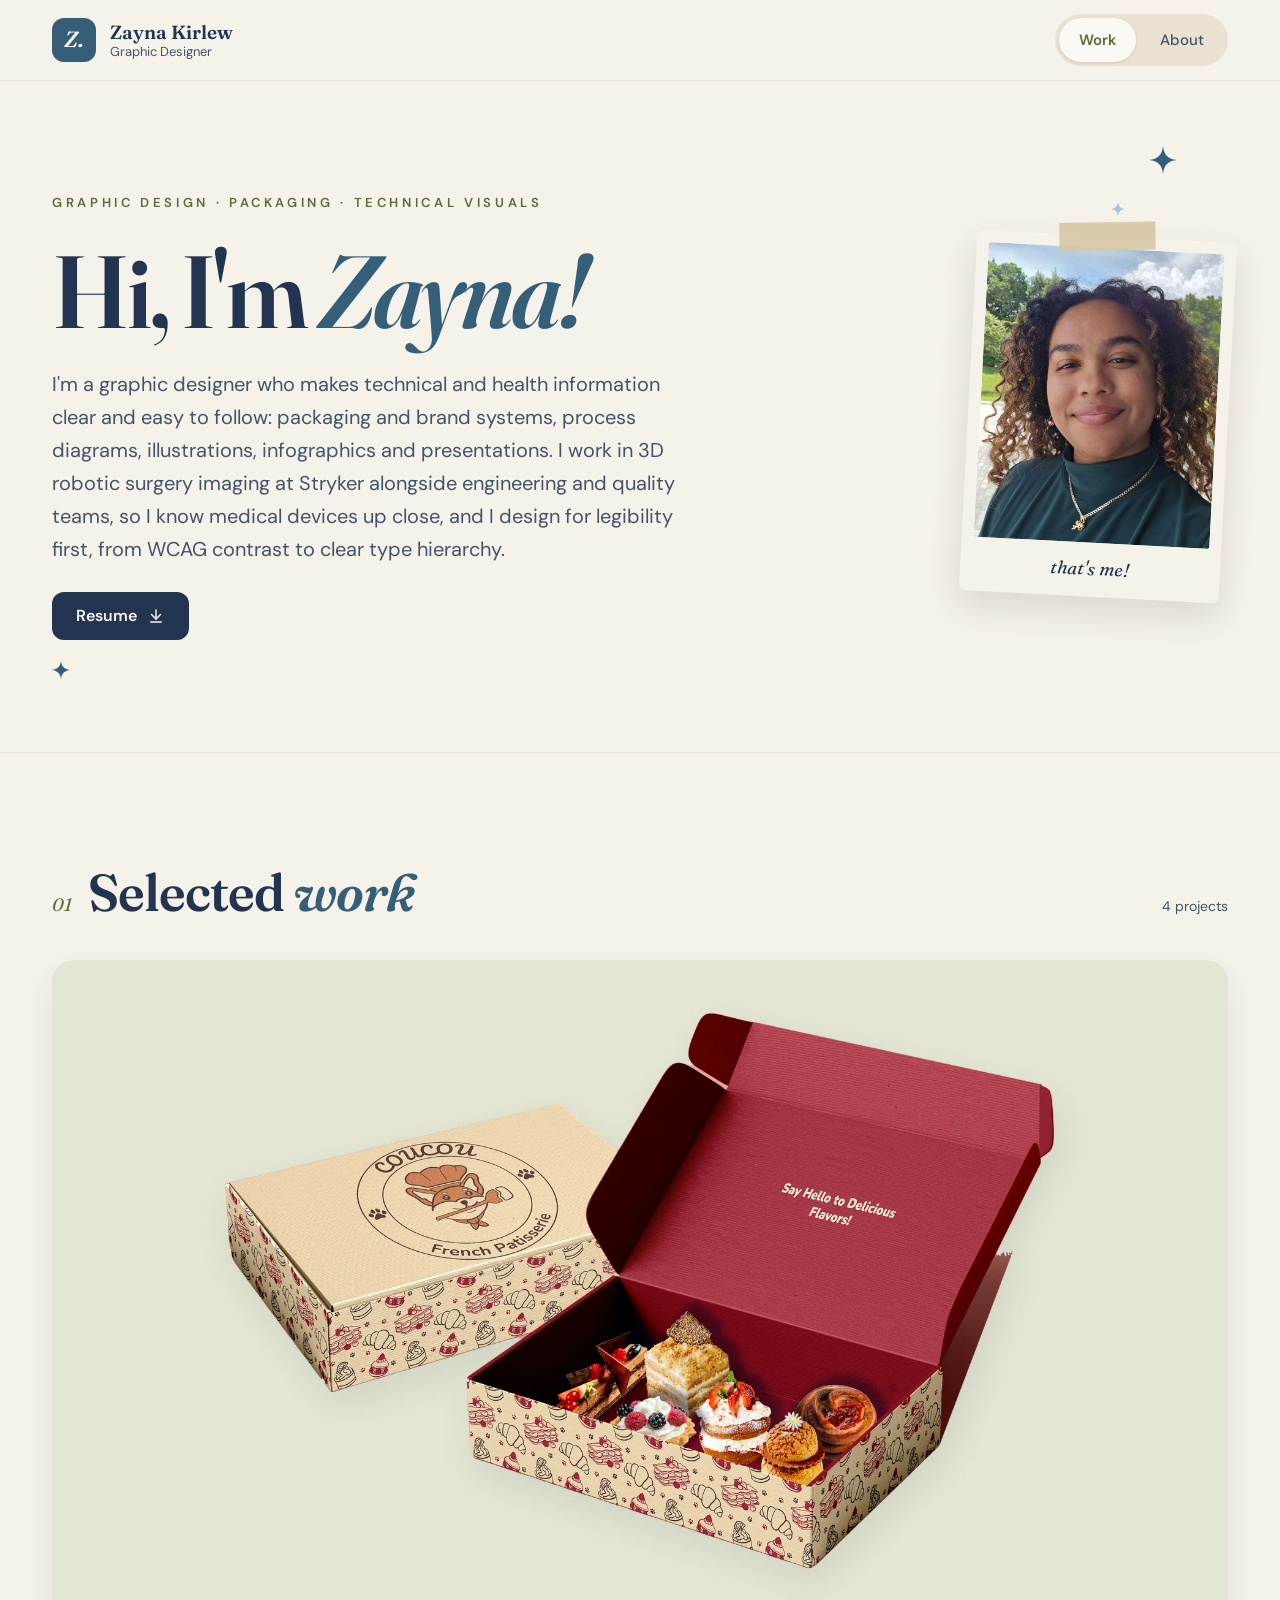
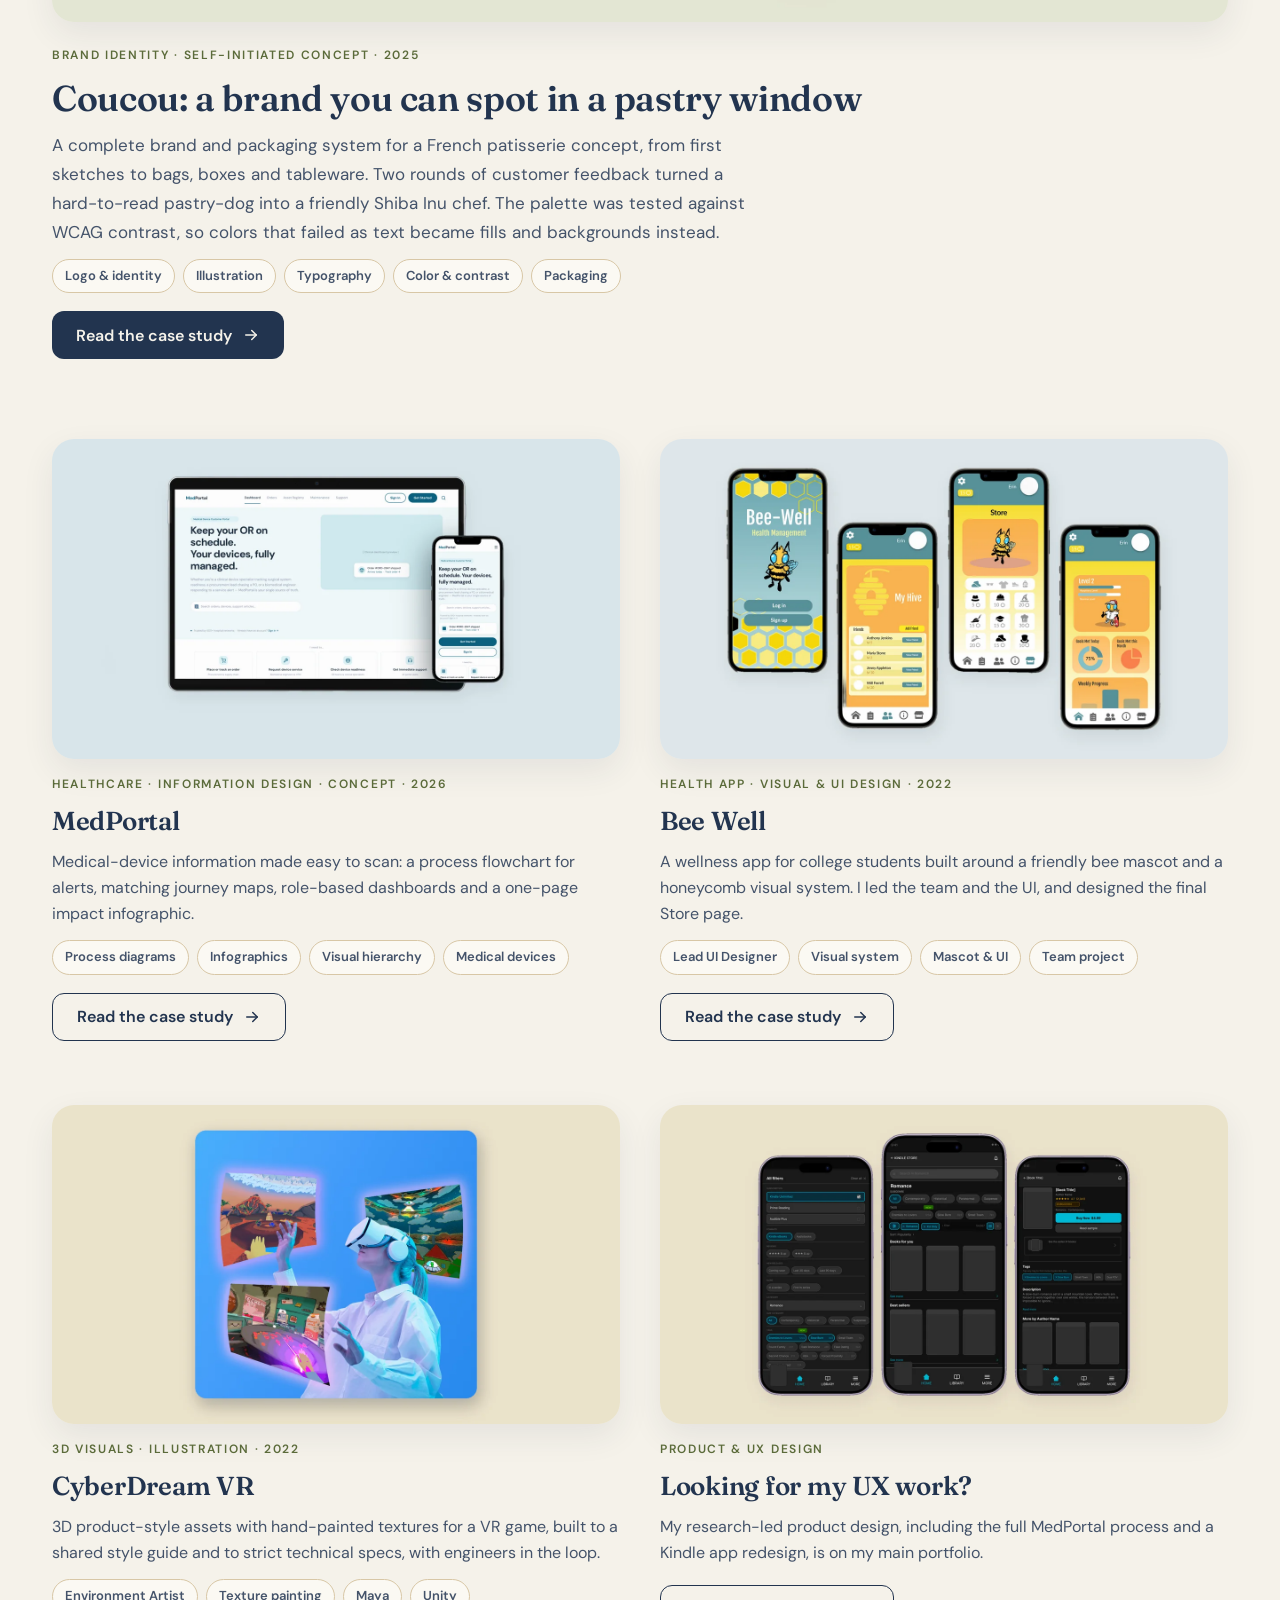
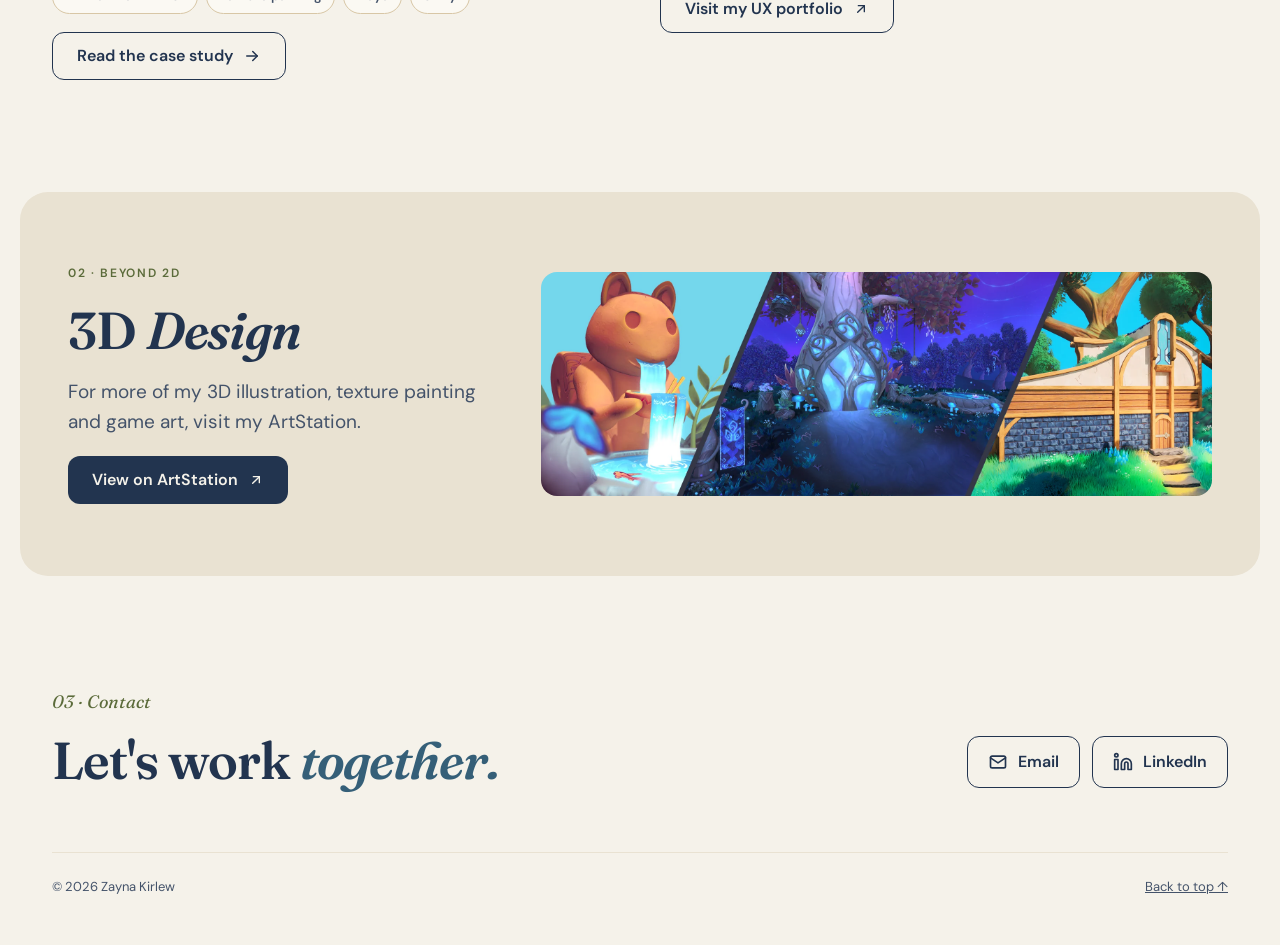
==== index.html @ a954d6ba "Add files via upload" ====
<!doctype html>
<html lang="en">
<head>
<meta charset="utf-8">
<meta name="viewport" content="width=device-width, initial-scale=1">
<title>Zayna Kirlew · Graphic Designer · Packaging &amp; Technical Visuals</title>
<meta name="description" content="Zayna Kirlew is a graphic designer in South Florida who makes technical and health information clear: packaging and brand systems, process diagrams, illustration, infographics and presentations.">
<meta property="og:title" content="Zayna Kirlew · Graphic Designer · Healthcare">
<meta property="og:description" content="Packaging, brand systems, technical visuals and accessible design for healthcare and medical devices.">
<meta property="og:type" content="website">
<meta property="og:url" content="https://zkirlew.github.io/graphic-design/index.html">
<meta property="og:image" content="https://zkirlew.github.io/graphic-design/assets/img/og.jpg">
<meta name="twitter:card" content="summary_large_image">
<link rel="icon" href="assets/img/favicon.svg" type="image/svg+xml">
<link rel="preconnect" href="https://fonts.googleapis.com">
<link rel="preconnect" href="https://fonts.gstatic.com" crossorigin>
<link href="https://fonts.googleapis.com/css2?family=Fraunces:ital,opsz,wght@0,9..144,500;0,9..144,600;1,9..144,500;1,9..144,600&family=DM+Sans:wght@400;500;600;700&display=swap" rel="stylesheet">
<link rel="stylesheet" href="assets/css/style.css?v=20261124a">
</head>
<body>
<a class="skip" href="#main">Skip to content</a>

<header class="site-header">
  <div class="wrap">
    <a class="brand" href="index.html" aria-label="Zayna Kirlew, home">
      <span class="brand-mark" aria-hidden="true">Z.</span>
      <span class="brand-text">
        <span class="brand-name">Zayna Kirlew</span>
        <span class="brand-role">Graphic Designer</span>
      </span>
    </a>
    <nav class="nav" aria-label="Main">
      <a href="index.html#work" aria-current="page">Work</a>
      <a href="about.html">About</a>
    </nav>
  </div>
</header>

<main id="main">

  <!-- ===== Hero ===== -->
  <section class="hero" aria-label="Introduction">
    <svg class="sparkle" aria-hidden="true" width="30" height="30" viewBox="0 0 24 24" style="right:8%;top:64px"><path d="M12 1C12.8 8 16 11.2 23 12C16 12.8 12.8 16 12 23C11.2 16 8 12.8 1 12C8 11.2 11.2 8 12 1Z" fill="#355F78"/></svg>
    <svg class="sparkle" aria-hidden="true" width="16" height="16" viewBox="0 0 24 24" style="right:12%;top:120px"><path d="M12 1C12.8 8 16 11.2 23 12C16 12.8 12.8 16 12 23C11.2 16 8 12.8 1 12C8 11.2 11.2 8 12 1Z" fill="#A9C4D4"/></svg>
    <svg class="sparkle" aria-hidden="true" width="20" height="20" viewBox="0 0 24 24" style="left:4%;bottom:72px"><path d="M12 1C12.8 8 16 11.2 23 12C16 12.8 12.8 16 12 23C11.2 16 8 12.8 1 12C8 11.2 11.2 8 12 1Z" fill="#355F78"/></svg>
    <div class="wrap">
      <div class="hero-text">
        <p class="kicker">Graphic Design · Packaging · Technical Visuals</p>
        <h1>Hi, I'm <span class="accent">Zayna!</span></h1>
        <p class="lead">I'm a graphic designer who makes technical and health information clear and easy to follow: packaging and brand systems, process diagrams, illustrations, infographics and presentations. I work in 3D robotic surgery imaging at Stryker alongside engineering and quality teams, so I know medical devices up close, and I design for legibility first, from WCAG contrast to clear type hierarchy.</p>
        <div>
          <a class="btn btn-primary" href="assets/Zayna-Kirlew-Resume.pdf" target="_blank" rel="noopener">
            Resume
            <svg aria-hidden="true" width="18" height="18" viewBox="0 0 24 24" fill="none" stroke="currentColor" stroke-width="2" stroke-linecap="round" stroke-linejoin="round"><path d="M12 4v12"/><path d="M6 10l6 6 6-6"/><path d="M5 20h14"/></svg>
          </a>
        </div>
      </div>
      <figure class="photo">
        <img src="assets/img/zayna.webp" alt="Zayna Kirlew smiling, with curly hair and a green top" width="800" height="1000">
        <figcaption>that's me!</figcaption>
      </figure>
    </div>
  </section>

  <!-- ===== Work ===== -->
  <section id="work" class="section wrap" aria-labelledby="work-title">
    <div class="section-head">
      <div class="title">
        <span class="num">01</span>
        <h2 id="work-title">Selected <span class="accent">work</span></h2>
      </div>
      <span class="count">4 projects</span>
    </div>

    <div class="work">
      <article class="featured">
        <a class="card-media" href="projects/coucou.html" tabindex="-1" aria-hidden="true"><img src="assets/img/thumbs/coucou.webp" alt="" width="1920" height="1080"></a>
        <div class="featured-text">
          <span class="label">Brand identity · Self-initiated concept · 2025</span>
          <h3><a href="projects/coucou.html">Coucou: a brand you can spot in a pastry window</a></h3>
          <p>A complete brand and packaging system for a French patisserie concept, from first sketches to bags, boxes and tableware. Two rounds of customer feedback turned a hard-to-read pastry-dog into a friendly Shiba Inu chef. The palette was tested against WCAG contrast, so colors that failed as text became fills and backgrounds instead.</p>
          <ul class="tags" aria-label="Project tags"><li>Logo &amp; identity</li><li>Illustration</li><li>Typography</li><li>Color &amp; contrast</li><li>Packaging</li></ul>
          <a class="btn btn-primary btn-case" href="projects/coucou.html" aria-label="Read the Coucou case study">Read the case study <svg aria-hidden="true" width="18" height="18" viewBox="0 0 24 24" fill="none" stroke="currentColor" stroke-width="2" stroke-linecap="round" stroke-linejoin="round"><path d="M5 12h14"/><path d="M13 6l6 6-6 6"/></svg></a>
        </div>
      </article>

      <div class="card-grid">
        <article class="card-project">
          <a class="card-media" href="projects/medportal.html" tabindex="-1" aria-hidden="true"><img src="assets/img/thumbs/medportal-sm.webp" alt="" width="1280" height="720" loading="lazy"></a>
          <span class="label">Healthcare · Information design · Concept · 2026</span>
          <h3><a href="projects/medportal.html">MedPortal</a></h3>
          <p>Medical-device information made easy to scan: a process flowchart for alerts, matching journey maps, role-based dashboards and a one-page impact infographic.</p>
          <ul class="tags" aria-label="Project tags"><li>Process diagrams</li><li>Infographics</li><li>Visual hierarchy</li><li>Medical devices</li></ul>
          <a class="btn btn-outline btn-case" href="projects/medportal.html" aria-label="Read the MedPortal case study">Read the case study <svg aria-hidden="true" width="18" height="18" viewBox="0 0 24 24" fill="none" stroke="currentColor" stroke-width="2" stroke-linecap="round" stroke-linejoin="round"><path d="M5 12h14"/><path d="M13 6l6 6-6 6"/></svg></a>
        </article>
        <article class="card-project">
          <a class="card-media" href="projects/bee-well.html" tabindex="-1" aria-hidden="true"><img src="assets/img/thumbs/beewell-sm.webp" alt="" width="1280" height="720" loading="lazy"></a>
          <span class="label">Health app · Visual &amp; UI design · 2022</span>
          <h3><a href="projects/bee-well.html">Bee Well</a></h3>
          <p>A wellness app for college students built around a friendly bee mascot and a honeycomb visual system. I led the team and the UI, and designed the final Store page.</p>
          <ul class="tags" aria-label="Project tags"><li>Lead UI Designer</li><li>Visual system</li><li>Mascot &amp; UI</li><li>Team project</li></ul>
          <a class="btn btn-outline btn-case" href="projects/bee-well.html" aria-label="Read the Bee Well case study">Read the case study <svg aria-hidden="true" width="18" height="18" viewBox="0 0 24 24" fill="none" stroke="currentColor" stroke-width="2" stroke-linecap="round" stroke-linejoin="round"><path d="M5 12h14"/><path d="M13 6l6 6-6 6"/></svg></a>
        </article>
        <article class="card-project">
          <a class="card-media" href="projects/cyberdream.html" tabindex="-1" aria-hidden="true"><img src="assets/img/thumbs/cyberdream-sm.webp" alt="" width="1280" height="720" loading="lazy"></a>
          <span class="label">3D visuals · Illustration · 2022</span>
          <h3><a href="projects/cyberdream.html">CyberDream VR</a></h3>
          <p>3D product-style assets with hand-painted textures for a VR game, built to a shared style guide and to strict technical specs, with engineers in the loop.</p>
          <ul class="tags" aria-label="Project tags"><li>Environment Artist</li><li>Texture painting</li><li>Maya</li><li>Unity</li></ul>
          <a class="btn btn-outline btn-case" href="projects/cyberdream.html" aria-label="Read the CyberDream VR case study">Read the case study <svg aria-hidden="true" width="18" height="18" viewBox="0 0 24 24" fill="none" stroke="currentColor" stroke-width="2" stroke-linecap="round" stroke-linejoin="round"><path d="M5 12h14"/><path d="M13 6l6 6-6 6"/></svg></a>
        </article>
        <article class="card-project">
          <a class="card-media" href="https://zkirlew.github.io/index.html" tabindex="-1" aria-hidden="true"><img src="assets/img/thumbs/ux-work-sm.webp" alt="" width="1280" height="720" loading="lazy"></a>
          <span class="label">Product &amp; UX design</span>
          <h3><a href="https://zkirlew.github.io/index.html">Looking for my UX work?</a></h3>
          <p>My research-led product design, including the full MedPortal process and a Kindle app redesign, is on my main portfolio.</p>
          <a class="btn btn-outline btn-case" href="https://zkirlew.github.io/index.html">Visit my UX portfolio <svg aria-hidden="true" width="16" height="16" viewBox="0 0 24 24" fill="none" stroke="currentColor" stroke-width="2" stroke-linecap="round" stroke-linejoin="round"><path d="M7 17L17 7"/><path d="M8 7h9v9"/></svg></a>
        </article>
      </div>
    </div>
  </section>

  <!-- ===== 3D band ===== -->
  <section id="more" class="band-outer" aria-labelledby="more-title">
    <div class="band">
      <div class="band-text">
        <span class="label">02 · Beyond 2D</span>
        <h2 id="more-title" class="h2">3D <em>Design</em></h2>
        <p>For more of my 3D illustration, texture painting and game art, visit my ArtStation.</p>
        <a class="btn btn-primary" href="https://zkirlew.artstation.com" target="_blank" rel="noopener" style="align-self:flex-start">
          View on ArtStation
          <svg aria-hidden="true" width="16" height="16" viewBox="0 0 24 24" fill="none" stroke="currentColor" stroke-width="2" stroke-linecap="round" stroke-linejoin="round"><path d="M7 17L17 7"/><path d="M8 7h9v9"/></svg>
        </a>
      </div>
      <a class="band-img" href="https://zkirlew.artstation.com" target="_blank" rel="noopener" aria-label="ArtStation portfolio">
        <img src="assets/img/covers/artstation.webp" alt="Three stylised 3D scenes: a squirrel fountain, a glowing forest tree and a timber cottage" width="1920" height="640" loading="lazy">
      </a>
    </div>
  </section>

</main>

<!-- ===== Footer / contact ===== -->
<footer id="contact" class="site-footer wrap">
  <div class="footer-top">
    <div style="display:flex;flex-direction:column;gap:16px">
      <span class="num">03 · Contact</span>
      <h2 class="h2">Let's work <span class="accent">together.</span></h2>
    </div>
    <div class="contact">
      <a class="btn btn-outline" href="mailto:zaynakirlew@gmail.com">
        <svg aria-hidden="true" width="20" height="20" viewBox="0 0 24 24" fill="none" stroke="currentColor" stroke-width="2" stroke-linecap="round" stroke-linejoin="round"><rect x="3" y="5" width="18" height="14" rx="2"/><path d="M3 7l9 6 9-6"/></svg>
        Email
      </a>
      <a class="btn btn-outline" href="https://www.linkedin.com/in/zkirlew/" target="_blank" rel="noopener">
        <svg aria-hidden="true" width="20" height="20" viewBox="0 0 24 24" fill="none" stroke="currentColor" stroke-width="2" stroke-linecap="round" stroke-linejoin="round"><path d="M16 8a6 6 0 0 1 6 6v7h-4v-7a2 2 0 0 0-4 0v7h-4v-7a6 6 0 0 1 6-6z"/><rect x="2" y="9" width="4" height="12"/><circle cx="4" cy="4" r="2"/></svg>
        LinkedIn
      </a>
    </div>
  </div>
  <div class="footer-bottom">
    <span>© <span data-year>2026</span> Zayna Kirlew</span>
    <a href="#main">Back to top ↑</a>
  </div>
</footer>

<script src="assets/js/main.js?v=20261124a"></script>
</body>
</html>
---- assets/css/style.css ----
/* ==========================================================
   Zayna Kirlew — Portfolio
   Warm Journal theme
   ========================================================== */

:root {
  --cream: #FBF5EC;
  --paper: #FFFDF8;
  --grid: #F1E7D7;
  --line: #EADFCB;
  --chip: #F3E8D6;
  --ink: #3A3328;
  --body: #4A3F30;
  --muted: #6E6455;
  --coral: #D9573A;       /* large text & decoration */
  --coral-text: #B9442A;  /* small text & buttons (passes contrast) */
  --olive: #59663A;
  --olive-dark: #4A5530;
  --peach: #F4B37A;
  --peach-light: #F8DCC4;
  --sand: #EAD7AE;
  --sage-light: #E3E6D2;
  --on-olive: #F4EEDD;

  --serif: 'Fraunces', Georgia, serif;
  --sans: 'DM Sans', system-ui, -apple-system, sans-serif;
  --max: 1240px;
  --pad: clamp(16px, 4vw, 32px);
}

* { box-sizing: border-box; }
html { scroll-behavior: smooth; scroll-padding-top: 96px; }
body {
  margin: 0;
  background: var(--cream);
  color: var(--ink);
  font-family: var(--sans);
  font-size: 17px;
  line-height: 1.6;
  -webkit-font-smoothing: antialiased;
}
img { max-width: 100%; display: block; }
a { color: var(--ink); }
a:hover { color: var(--coral-text); }
:focus-visible { outline: 3px solid var(--coral-text); outline-offset: 3px; border-radius: 6px; }
em { font-style: italic; }

.wrap { max-width: var(--max); margin: 0 auto; padding-inline: var(--pad); }
.skip { position: absolute; left: -9999px; top: 8px; background: var(--ink); color: #fff; padding: 10px 16px; border-radius: 8px; z-index: 100; }
.skip:focus { left: 8px; color: #fff; }

/* ---------- Header ---------- */
.site-header {
  position: sticky; top: 0; z-index: 50;
  background: rgba(251, 245, 236, 0.92);
  backdrop-filter: blur(10px);
  -webkit-backdrop-filter: blur(10px);
  border-bottom: 1px solid var(--line);
}
.site-header .wrap {
  display: flex; flex-wrap: wrap; align-items: center; justify-content: space-between;
  gap: 12px 16px; padding-block: 14px;
}
.brand { display: flex; align-items: center; gap: 14px; text-decoration: none; }
.brand-mark {
  width: 44px; height: 44px; border-radius: 12px; background: var(--coral); color: #fff;
  display: flex; align-items: center; justify-content: center;
  font-family: var(--serif); font-style: italic; font-weight: 600; font-size: 22px;
}
.brand-text { display: flex; flex-direction: column; line-height: 1.2; }
.brand-name { font-family: var(--serif); font-size: 19px; font-weight: 600; color: var(--ink); }
.brand-role { font-size: 13px; color: var(--muted); }

.nav { display: flex; gap: 4px; padding: 4px; border-radius: 999px; background: var(--chip); }
.nav a {
  font-size: 15px; font-weight: 500; text-decoration: none; color: var(--body);
  padding: 10px 20px; border-radius: 999px; transition: background .2s, color .2s;
}
.nav a:hover { background: rgba(255, 253, 248, .6); color: var(--coral-text); }
.nav a[aria-current="page"] {
  background: var(--paper); color: var(--coral-text); font-weight: 600;
  box-shadow: 0 1px 3px rgba(58, 51, 40, .12);
}

/* ---------- Shared bits ---------- */
.grid-bg {
  background-color: var(--cream);
  background-image: linear-gradient(var(--grid) 1px, transparent 1px),
                    linear-gradient(90deg, var(--grid) 1px, transparent 1px);
  background-size: 40px 40px;
}
.kicker {
  font-size: 13px; font-weight: 600; letter-spacing: .28em; text-transform: uppercase;
  color: var(--coral-text); margin: 0;
}
.label {
  font-size: 12px; font-weight: 600; letter-spacing: .14em; text-transform: uppercase;
  color: var(--coral-text);
}
.num { font-family: var(--serif); font-style: italic; font-size: 18px; color: var(--coral-text); }
.accent { color: var(--coral); font-style: italic; }
.sparkle { position: absolute; pointer-events: none; }

.btn {
  display: inline-flex; align-items: center; gap: 10px; min-height: 48px; padding: 0 24px;
  border-radius: 12px; font-weight: 600; font-size: 16px; text-decoration: none;
  transition: transform .15s ease, box-shadow .15s ease, background .2s;
}
.btn svg { flex: none; }
.btn:hover { transform: translateY(-2px); }
.btn-primary { background: var(--coral-text); color: #fff; box-shadow: 0 4px 0 #8E3420; }
.btn-primary:hover { color: #fff; background: #A63D25; }
.btn-outline { border: 1.5px solid var(--ink); color: var(--ink); min-height: 52px; padding: 0 20px; }
.btn-outline:hover { background: var(--ink); color: var(--cream); }
.btn-light { background: var(--cream); color: var(--ink); }
.btn-light:hover { color: var(--coral-text); }

.chip { font-size: 13px; padding: 6px 12px; border-radius: 999px; background: var(--chip); color: var(--body); }

/* image placeholders — replace with <img> when real images arrive */
.ph {
  display: flex; align-items: center; justify-content: center; text-align: center;
  font-size: 14px; color: var(--body); padding: 16px;
}

/* ---------- Hero ---------- */
.hero { position: relative; overflow: hidden; border-bottom: 1px solid var(--line); }
.hero .wrap {
  position: relative; display: flex; flex-wrap: wrap; align-items: center;
  gap: 56px; padding-block: clamp(64px, 10vw, 112px);
}
.hero-text { flex: 999 1 520px; min-width: 0; display: flex; flex-direction: column; gap: 26px; }
.hero h1 {
  margin: 0; font-family: var(--serif); font-weight: 600;
  font-size: clamp(52px, 8vw, 104px); line-height: 1; letter-spacing: -.03em;
}
.hero p.lead { margin: 0; max-width: 640px; font-size: clamp(18px, 2vw, 20px); line-height: 1.65; color: var(--body); }

.photo {
  flex: 1 1 260px; max-width: 340px; margin: 0 auto; position: relative;
  background: #fff; padding: 12px 12px 54px; border-radius: 6px;
  box-shadow: 0 14px 34px rgba(58, 51, 40, .14);
  transform: rotate(3deg); transition: transform .3s ease;
}
.photo:hover { transform: rotate(0deg) scale(1.02); }
.photo img, .photo .ph { width: 100%; height: auto; aspect-ratio: 4 / 5; object-fit: cover; border-radius: 3px; background: var(--sand); }
.photo figcaption {
  position: absolute; left: 0; right: 0; bottom: 14px; text-align: center;
  font-family: var(--serif); font-style: italic; font-size: 18px; color: var(--ink);
}
.photo::before {
  content: ""; position: absolute; left: 50%; top: -14px; width: 96px; height: 28px; margin-left: -48px;
  background: rgba(244, 179, 122, .75); transform: rotate(-4deg);
}

/* ---------- Section heads ---------- */
.section { padding-block: clamp(72px, 9vw, 112px); }
.section-head {
  display: flex; flex-wrap: wrap; align-items: baseline; justify-content: space-between;
  gap: 12px 16px; margin-bottom: 40px;
}
.section-head .title { display: flex; align-items: baseline; gap: 16px; }
.section-head h2, .h2 {
  margin: 0; font-family: var(--serif); font-weight: 600;
  font-size: clamp(34px, 4.5vw, 52px); line-height: 1.05; letter-spacing: -.02em;
}
.count { font-size: 14px; color: var(--muted); }

/* ---------- Project grid ---------- */
.projects { display: flex; flex-wrap: wrap; gap: 40px 32px; }
.project { flex: 1 1 440px; min-width: 0; display: flex; flex-direction: column; gap: 16px; text-decoration: none; color: var(--ink); }
.project.featured { flex-basis: 100%; }
.projects { background: var(--paper); border: 1px solid #EFE4D2; border-radius: 32px; padding: clamp(16px, 3vw, 40px); }
.project .thumb {
  width: 100%; background: #F3ECE0; border: 1px solid #E6DAC6; border-radius: 22px; padding: 12px; position: relative;
}
.project .thumb img { width: 100%; aspect-ratio: 16 / 9; height: auto; object-fit: cover; border-radius: 14px; overflow: hidden; transition: transform .5s ease; }
.project .thumb { transition: transform .25s ease, box-shadow .25s ease; }
.project:hover .thumb { transform: translateY(-4px); box-shadow: 0 12px 28px rgba(58,51,40,.12); }
.project .thumb.ph { transition: transform .3s ease; }
.project:hover .thumb.ph { transform: translateY(-4px); }
.project h3 { margin: 0; font-family: var(--serif); font-weight: 600; font-size: 25px; line-height: 1.2; }
.project.featured h3 { font-size: clamp(26px, 3vw, 32px); }
.project .meta { display: flex; flex-direction: column; gap: 6px; }
.project-row { display: flex; flex-wrap: wrap; align-items: center; justify-content: space-between; gap: 12px; }
.project-row .chips { display: flex; align-items: center; gap: 10px; }
.arrow {
  width: 44px; height: 44px; border-radius: 999px; background: var(--coral-text); color: #fff;
  display: flex; align-items: center; justify-content: center; transition: transform .2s ease;
}
.project:hover .arrow { transform: rotate(45deg); }
.project:hover h3 { color: var(--coral-text); }

.bg-olive { background: var(--olive); color: var(--on-olive); }
.bg-peach { background: var(--peach); }
.bg-sand { background: var(--sand); }
.bg-sage { background: var(--sage-light); }
.bg-peach-light { background: var(--peach-light); }

/* ---------- 3D band ---------- */
.band-outer { padding-inline: clamp(8px, 2vw, 16px); }
.band {
  max-width: var(--max); margin: 0 auto; border-radius: 28px;
  background-color: var(--olive);
  color: var(--on-olive);
  padding: clamp(40px, 6vw, 72px) clamp(24px, 4vw, 48px);
  display: flex; flex-wrap: wrap; align-items: center; gap: 48px;
}
.band-text { flex: 1 1 320px; display: flex; flex-direction: column; gap: 20px; }
.band .label { color: #F8D3AE; }
.band p { margin: 0; font-size: 19px; line-height: 1.55; color: #EFE9D6; }
.band p a { color: #fff; font-weight: 600; text-underline-offset: 4px; }
.band-img { flex: 2 1 460px; min-width: 0; display: block; border-radius: 16px; overflow: hidden; }
.band-img img, .band-img .ph { width: 100%; height: auto; aspect-ratio: 3 / 1; object-fit: cover; }
.band-img .ph { background: var(--olive-dark); color: var(--on-olive); }
.band-img img { transition: transform .5s ease; }
.band-img:hover img { transform: scale(1.03); }

/* ---------- Footer ---------- */
.site-footer { padding-block: clamp(80px, 9vw, 112px) 48px; }
.footer-top { display: flex; flex-wrap: wrap; align-items: flex-end; justify-content: space-between; gap: 32px; }
.footer-top .h2 { max-width: 640px; }
.contact { display: flex; flex-wrap: wrap; gap: 12px; }
.footer-bottom {
  display: flex; flex-wrap: wrap; justify-content: space-between; gap: 12px;
  margin-top: 64px; padding-top: 24px; border-top: 1px solid var(--line);
  font-size: 13px; color: var(--muted);
}
.footer-bottom a { color: var(--muted); }

/* ---------- About page ---------- */
.about-grid { display: flex; flex-wrap: wrap; gap: 56px; align-items: flex-start; }
.about-grid .photo { flex: 1 1 260px; margin: 0; }
.about-body { flex: 999 1 520px; min-width: 0; display: flex; flex-direction: column; gap: 22px; }
.about-body p { margin: 0; font-size: 19px; line-height: 1.7; color: var(--body); max-width: 680px; }
.cards { display: grid; grid-template-columns: repeat(auto-fit, minmax(min(100%, 260px), 1fr)); gap: 20px; }
.card { background: var(--paper); border: 1px solid var(--line); border-radius: 20px; padding: 28px; }
.card h3 { margin: 0 0 8px; font-family: var(--serif); font-weight: 600; font-size: 22px; }
.card p { margin: 0; color: var(--body); font-size: 16px; }
.pills { display: flex; flex-wrap: wrap; gap: 10px; }
.pill { padding: 10px 18px; border-radius: 999px; background: var(--paper); border: 1px solid var(--line); font-weight: 600; font-size: 14px; color: var(--olive); }

/* ---------- Case study ---------- */
.cs-hero { position: relative; overflow: hidden; border-bottom: 1px solid var(--line); }
.cs-hero .wrap { padding-block: clamp(48px, 7vw, 88px) clamp(40px, 6vw, 72px); display: flex; flex-direction: column; gap: 22px; }
.back { display: inline-flex; align-items: center; gap: 8px; font-weight: 600; font-size: 15px; text-decoration: none; color: var(--coral-text); align-self: flex-start; padding: 8px 0; }
.cs-hero h1 { margin: 0; font-family: var(--serif); font-weight: 600; font-size: clamp(40px, 6vw, 72px); line-height: 1.05; letter-spacing: -.02em; max-width: 900px; }
.cs-hero .lead { margin: 0; font-size: 20px; line-height: 1.6; color: var(--body); max-width: 720px; }
.facts { display: grid; grid-template-columns: repeat(auto-fit, minmax(min(100%, 180px), 1fr)); gap: 16px; margin-top: 12px; }
.fact { background: var(--paper); border: 1px solid var(--line); border-radius: 16px; padding: 16px 20px; }
.fact dt { font-size: 12px; font-weight: 600; letter-spacing: .14em; text-transform: uppercase; color: var(--coral-text); }
.fact dd { margin: 4px 0 0; font-weight: 600; }
.cs-cover { width: 100%; aspect-ratio: 16 / 9; border-radius: 24px; overflow: hidden; margin: clamp(28px, 4vw, 44px) 0 0; box-shadow: 0 18px 40px rgba(58, 51, 40, .14); }
.cs-cover img, .cs-cover.ph { width: 100%; height: 100%; object-fit: cover; }

.cs-body { display: flex; flex-direction: column; gap: clamp(56px, 7vw, 88px); padding-block: clamp(56px, 7vw, 88px); }
.cs-section { display: flex; flex-wrap: wrap; gap: 24px 56px; }
.cs-section > header { flex: 1 1 220px; display: flex; flex-direction: column; gap: 6px; }
.cs-section > header h2 { margin: 0; font-family: var(--serif); font-weight: 600; font-size: 32px; line-height: 1.1; }
.cs-section > .content { flex: 999 1 560px; min-width: 0; display: flex; flex-direction: column; gap: 18px; }
.cs-section p { margin: 0; font-size: 18px; line-height: 1.75; color: var(--body); }
.cs-section ul { margin: 0; padding-left: 22px; font-size: 18px; line-height: 1.75; color: var(--body); }
.cs-img { width: 100%; border-radius: 18px; overflow: hidden; }
.cs-img.ph { aspect-ratio: 16 / 9; }
.cs-img figcaption { font-size: 14px; color: var(--muted); padding-top: 10px; }
.results { display: grid; grid-template-columns: repeat(auto-fit, minmax(min(100%, 200px), 1fr)); gap: 16px; }
.result { background: var(--paper); border: 1px solid var(--line); border-radius: 18px; padding: 24px; }
.result strong { display: block; font-family: var(--serif); font-size: 40px; line-height: 1; color: var(--coral-text); font-weight: 600; }
.result span { display: block; margin-top: 8px; font-size: 15px; color: var(--muted); }

.next {
  display: flex; flex-wrap: wrap; justify-content: space-between; align-items: center; gap: 16px;
  padding: 32px; border-radius: 24px; background: var(--sand); text-decoration: none; color: var(--ink);
}
.next .h2 { font-size: clamp(26px, 3.4vw, 36px); }
.next:hover { color: var(--ink); }
.next:hover .arrow { transform: translateX(6px); }

.cs-section h3 { margin: 0; font-family: var(--serif); font-weight: 600; font-size: 22px; line-height: 1.25; }
.cs-section .sub { font-family: var(--serif); font-style: italic; font-size: 24px; line-height: 1.35; color: var(--ink); }
.cs-img img { width: 100%; height: auto; border-radius: 18px; }

.points { display: flex; flex-direction: column; gap: 0; }
.point { display: flex; gap: 20px; padding: 22px 0; border-top: 1px solid var(--line); }
.point:last-child { border-bottom: 1px solid var(--line); }
.point .n { font-family: var(--serif); font-style: italic; font-size: 20px; color: var(--coral-text); flex: none; width: 32px; }
.point div { display: flex; flex-direction: column; gap: 6px; }
.point p { font-size: 17px; }

.quote {
  margin: 0; padding: 28px 32px; border-radius: 20px; background: var(--paper); border: 1px solid var(--line);
  position: relative;
}
.quote p { font-family: var(--serif); font-style: italic; font-size: 21px; line-height: 1.5; color: var(--ink); }
.quote::before {
  content: "\201C"; position: absolute; top: -18px; left: 24px; font-family: var(--serif);
  font-size: 72px; line-height: 1; color: var(--coral);
}
.quote cite { display: block; margin-top: 10px; font-style: normal; font-size: 13px; font-weight: 600; letter-spacing: .14em; text-transform: uppercase; color: var(--coral-text); }

.decision { display: flex; flex-direction: column; gap: 14px; padding: 28px; border-radius: 20px; background: var(--paper); border: 1px solid var(--line); }
.decision p { font-size: 17px; }

.persona { display: flex; flex-direction: column; gap: 10px; }
.persona .avatar {
  width: 52px; height: 52px; border-radius: 999px; display: flex; align-items: center; justify-content: center;
  font-weight: 700; font-size: 16px; background: var(--sand); color: var(--ink);
}
.persona .role { font-size: 14px; color: var(--muted); }
.card dl { margin: 10px 0 0; display: flex; flex-direction: column; gap: 8px; font-size: 15px; }
.card dt { font-size: 12px; font-weight: 600; letter-spacing: .14em; text-transform: uppercase; color: var(--coral-text); }
.card dd { margin: 0; color: var(--body); }

.callout { padding: 28px 32px; border-radius: 20px; background: var(--olive); color: var(--on-olive); display: flex; flex-direction: column; gap: 10px; }
.callout .label { color: #F8D3AE; }
.callout p { color: #EFE9D6; font-size: 18px; }
.callout h3 { color: #fff; }

.note { font-size: 14px; line-height: 1.6; color: var(--muted); }
.swatches { display: flex; flex-wrap: wrap; gap: 10px; }
.swatches .pill { color: var(--ink); }

/* ---------- Motion preferences ---------- */
@media (prefers-reduced-motion: reduce) {
  html { scroll-behavior: auto; }
  *, *::before, *::after { transition: none !important; }
}

/* ---------- Small screens ---------- */
@media (max-width: 640px) {
  .site-header .wrap { justify-content: center; }
  .nav a { padding: 10px 16px; }
  .photo { transform: rotate(2deg); max-width: 280px; }
  .project-row .chips .chip { display: none; }
}

/* ---------- Work rows (image + description) ---------- */
.work-list { display: flex; flex-direction: column; gap: clamp(56px, 7vw, 96px); }
.work-row { display: flex; flex-wrap: wrap; align-items: center; gap: clamp(28px, 4vw, 56px); }
.work-media { flex: 1.35 1 440px; min-width: 0; display: block; border-radius: 24px; overflow: hidden; box-shadow: 0 10px 30px rgba(58,51,40,.08); transition: transform .25s ease, box-shadow .25s ease; }
.work-media img { width: 100%; height: auto; aspect-ratio: 16 / 9; object-fit: cover; }
.work-row:hover .work-media { transform: translateY(-4px); box-shadow: 0 16px 36px rgba(58,51,40,.14); }
.work-text { flex: 1 1 340px; min-width: 0; display: flex; flex-direction: column; align-items: flex-start; gap: 16px; }
.work-text h3 { margin: 0; font-family: var(--serif); font-weight: 600; font-size: clamp(26px, 2.6vw, 32px); line-height: 1.2; letter-spacing: -.01em; }
.work-text h3 a { text-decoration: none; color: var(--ink); }
.work-text h3 a:hover { color: var(--coral-text); }
.work-text p { margin: 0; font-size: 17px; line-height: 1.7; color: var(--body); }
.tags { list-style: none; margin: 0; padding: 0; display: flex; flex-wrap: wrap; gap: 8px; }
.tags li { font-size: 13px; font-weight: 600; padding: 6px 12px; border-radius: 999px; border: 1.5px solid #D8C9AE; color: var(--body); background: var(--paper); }
.work-text .btn { margin-top: 6px; }
@media (min-width: 900px) { .work-row:nth-child(even) .work-media { order: 2; } }

/* ---------- Case study image figures ---------- */
.cs-wide { margin: 0; display: flex; flex-direction: column; gap: 12px; }
.cs-wide a { display: block; border-radius: 18px; overflow: hidden; background: #fff; border: 1px solid var(--line); box-shadow: 0 12px 32px rgba(58,51,40,.08); transition: box-shadow .2s ease, transform .2s ease; }
.cs-wide a:hover { transform: translateY(-2px); box-shadow: 0 18px 40px rgba(58,51,40,.12); }
.cs-wide img { width: 100%; height: auto; }
.cs-wide figcaption, .cs-img figcaption { font-size: 14px; color: var(--muted); }
.cs-wide .zoom, .cs-img .zoom { color: var(--coral-text); font-weight: 600; }
.cs-img a { display: block; }
.cs-narrow { max-width: 560px; margin: 0; }
.cs-narrow img { height: auto; }
.cs-narrow img { border-radius: 14px; border: 1px solid var(--line); }
.cs-stack { display: flex; flex-direction: column; gap: 40px; }
.cs-stack-head { display: flex; flex-direction: column; gap: 8px; max-width: 760px; }
.cs-stack-head h3 { margin: 0; font-family: var(--serif); font-weight: 600; font-size: clamp(26px, 3vw, 34px); line-height: 1.15; }
.cs-stack-head p { margin: 0; font-size: 18px; line-height: 1.7; color: var(--body); }
.cs-section > header .label + h2 { margin-top: 2px; }
.cs-trio { display: grid; grid-template-columns: repeat(auto-fit, minmax(min(100%, 320px), 1fr)); gap: 24px; }
.cs-sources { margin: -40px 0 0; max-width: 900px; }

/* ==========================================================
   Theme: Olive you, navy (design 12)
   ========================================================== */
:root {
  --cream: #F5F2EA;        /* page */
  --paper: #FBF9F3;        /* cards, tag fill */
  --grid: #E9E2D2;
  --line: #E9E2D2;         /* borders, dividers */
  --chip: #E9E2D2;
  --ink: #22344F;          /* navy: headings, buttons */
  --body: #44536A;         /* slate: body text */
  --muted: #44536A;
  --coral: #355F78;        /* sea blue: accent words */
  --coral-text: #355F78;
  --olive-text: #5B6B3A;   /* olive: labels, numbers */
  --olive: #22344F;
  --olive-dark: #22344F;
  --peach: #A9C4D4;
  --peach-light: #DCE3CC;
  --sand: #D8C7A6;
  --sage-light: #DCE3CC;
  --on-olive: #F5F2EA;
}
.site-header { background: rgba(245,242,234,.92); }
.brand-mark { background: var(--coral); color: var(--cream); }
.nav a[aria-current="page"] { color: var(--olive-text); }
.nav a:hover { color: var(--coral); }
.kicker, .label, .num, .fact dt, .persona .role + p::before { color: var(--olive-text); }
.btn-primary { background: var(--ink); color: var(--cream); box-shadow: none; }
.btn-primary:hover { background: #2D4566; color: var(--cream); }
.btn-outline:hover { background: var(--ink); color: var(--cream); }
.photo { background: var(--cream); }
.photo::before { background: rgba(216,199,166,.9); }
.photo figcaption { color: var(--ink); }
.accent { color: var(--coral); }
.back { color: var(--coral); }
.quote::before { color: var(--sand); }
.result strong { color: var(--coral); }
.cs-wide .zoom, .cs-img .zoom { color: var(--coral); }

/* work section */
.work { display: flex; flex-direction: column; gap: clamp(56px, 7vw, 80px); }
.card-media { display: block; border-radius: 22px; overflow: hidden; box-shadow: 0 12px 32px rgba(34,52,79,.08); transition: transform .25s ease, box-shadow .25s ease; }
.card-media img { width: 100%; height: auto; aspect-ratio: 16 / 9; object-fit: cover; }
.featured:hover .card-media, .card-project:hover .card-media { transform: translateY(-4px); box-shadow: 0 18px 40px rgba(34,52,79,.14); }
.featured { display: flex; flex-direction: column; gap: 24px; }
.featured-text, .card-project { display: flex; flex-direction: column; align-items: flex-start; gap: 12px; }
.featured h3, .card-project h3 { margin: 0; font-family: var(--serif); font-weight: 600; line-height: 1.18; letter-spacing: -.01em; }
.featured h3 { font-size: clamp(28px, 2.8vw, 36px); }
.card-project h3 { font-size: 26px; }
.featured h3 a, .card-project h3 a { color: var(--ink); text-decoration: none; }
.featured h3 a:hover, .card-project h3 a:hover { color: var(--coral); }
.featured p { margin: 0; max-width: 720px; font-size: 17px; line-height: 1.7; color: var(--body); }
.card-project p { margin: 0; font-size: 16px; line-height: 1.65; color: var(--body); }
.card-grid { display: grid; grid-template-columns: repeat(auto-fit, minmax(min(100%, 420px), 1fr)); gap: 64px 40px; }
.card-project .card-media { align-self: stretch; margin-bottom: 4px; }
.tags { list-style: none; margin: 0; padding: 0; display: flex; flex-wrap: wrap; gap: 8px; }
.tags li { font-size: 13px; font-weight: 600; padding: 6px 12px; border-radius: 999px; border: 1.5px solid var(--sand); color: var(--body); background: var(--paper); }
.btn-case { margin-top: 6px; min-height: 48px; padding: 0 24px; font-size: 16px; }

/* 3D band: light sand, stays secondary */
.band { background-color: #E9E2D2; background-image: none; color: var(--ink); }
.band .label { color: var(--olive-text); }
.band .h2 { color: var(--ink); }
.band p { color: var(--body); }

/* callouts on case studies */
.callout { background: var(--ink); }
.callout .label { color: var(--sand); }

/* feedback -> decision pairs */
.fb-pair { position: relative; display: grid; grid-template-columns: 56px minmax(0,1fr); gap: 0 20px; padding: 28px; border-radius: 22px; background: var(--paper); border: 1px solid var(--line); }
.fb-num { grid-row: 1 / span 3; font-family: var(--serif); font-style: italic; font-size: 34px; line-height: 1; color: var(--olive-text); }
.fb-quote { margin: 0; display: flex; flex-direction: column; gap: 8px; }
.fb-quote p { margin: 0; font-family: var(--serif); font-style: italic; font-size: 21px; line-height: 1.5; color: var(--ink); }
.fb-quote cite { font-style: normal; font-size: 13px; font-weight: 600; color: var(--body); }
.fb-link { padding: 14px 0; }
.fb-link span { display: inline-flex; align-items: center; gap: 6px; font-size: 12px; font-weight: 700; letter-spacing: .14em; text-transform: uppercase; color: var(--coral); }
.fb-decision { display: flex; flex-direction: column; gap: 8px; padding: 20px 22px; border-radius: 16px; background: var(--cream); border-left: 3px solid var(--coral); }
.fb-decision h3 { margin: 0; font-family: var(--serif); font-weight: 600; font-size: 22px; line-height: 1.25; color: var(--ink); }
.fb-decision p { margin: 0; font-size: 17px; line-height: 1.7; color: var(--body); }
@media (max-width: 560px) { .fb-pair { grid-template-columns: 1fr; padding: 22px; } .fb-num { grid-row: auto; margin-bottom: 8px; } }

/* Kindle case study: directions grid, phone + text splits, video */
.cs-pair { display: grid; grid-template-columns: repeat(auto-fit, minmax(min(100%, 380px), 1fr)); gap: 24px; }
.cs-dirs { display: grid; grid-template-columns: repeat(auto-fit, minmax(min(100%, 300px), 1fr)); gap: 24px; }
.cs-split { display: grid; grid-template-columns: minmax(0, 360px) minmax(0, 1fr); gap: clamp(28px, 5vw, 64px); align-items: center; }
.cs-split.wide-media { grid-template-columns: minmax(0, 1.3fr) minmax(0, 1fr); }
.cs-split .cs-wide a { background: #fff; }
.cs-split-text { display: flex; flex-direction: column; gap: 14px; }
.cs-split-text h3 { margin: 0; font-family: var(--serif); font-weight: 600; font-size: clamp(26px, 3vw, 32px); line-height: 1.15; color: var(--ink); }
.cs-split-text p, .cs-split-text ul { margin: 0; font-size: 18px; line-height: 1.75; color: var(--body); }
.cs-split-text ul { padding-left: 22px; }
.cs-video { margin: 0; display: flex; flex-direction: column; gap: 12px; }
.cs-video video { display: block; width: 100%; max-width: 340px; height: auto; border-radius: 22px; background: #111; box-shadow: 0 12px 32px rgba(58,51,40,.12); }
.cs-video figcaption { font-size: 14px; color: var(--muted); }
@media (max-width: 760px) { .cs-split, .cs-split.wide-media { grid-template-columns: 1fr; } .cs-split .cs-wide, .cs-video { max-width: 380px; } }
.cs-compare { display: grid; grid-template-columns: minmax(0, .37fr) minmax(0, 1fr); gap: 24px; align-items: start; }
@media (max-width: 760px) { .cs-compare { grid-template-columns: 1fr; } .cs-compare > .cs-wide:first-child { max-width: 320px; } }
.cs-phones { display: grid; grid-template-columns: repeat(auto-fill, minmax(min(100%, 200px), 260px)); gap: 28px; }
.cs-phones img { border-radius: 14px; }
@media (max-width: 560px) { .cs-phones { grid-template-columns: repeat(2, minmax(0, 1fr)); gap: 16px; } }
.cs-video.square video { max-width: 460px; aspect-ratio: 1 / 1; object-fit: cover; }
.cs-pair .cs-video.square video { max-width: 100%; }
.cs-dirs.four { grid-template-columns: repeat(auto-fit, minmax(min(100%, 240px), 1fr)); }

/* Email options menu */
.email-menu { position: absolute; z-index: 100; min-width: 230px; display: flex; flex-direction: column; gap: 2px; padding: 8px; background: var(--paper); border: 1px solid var(--line); border-radius: 16px; box-shadow: 0 18px 40px rgba(34,52,79,.18); }
.email-menu[hidden] { display: none; }
.email-menu-addr { margin: 0; padding: 8px 12px 10px; font-size: 13px; color: var(--body); border-bottom: 1px solid var(--line); margin-bottom: 4px; }
.email-menu a, .email-menu button { display: block; width: 100%; text-align: left; padding: 11px 12px; border: 0; border-radius: 10px; background: none; font: inherit; font-size: 15px; font-weight: 600; color: var(--ink); text-decoration: none; cursor: pointer; }
.email-menu a:hover, .email-menu button:hover, .email-menu a:focus-visible, .email-menu button:focus-visible { background: var(--chip); outline: none; }
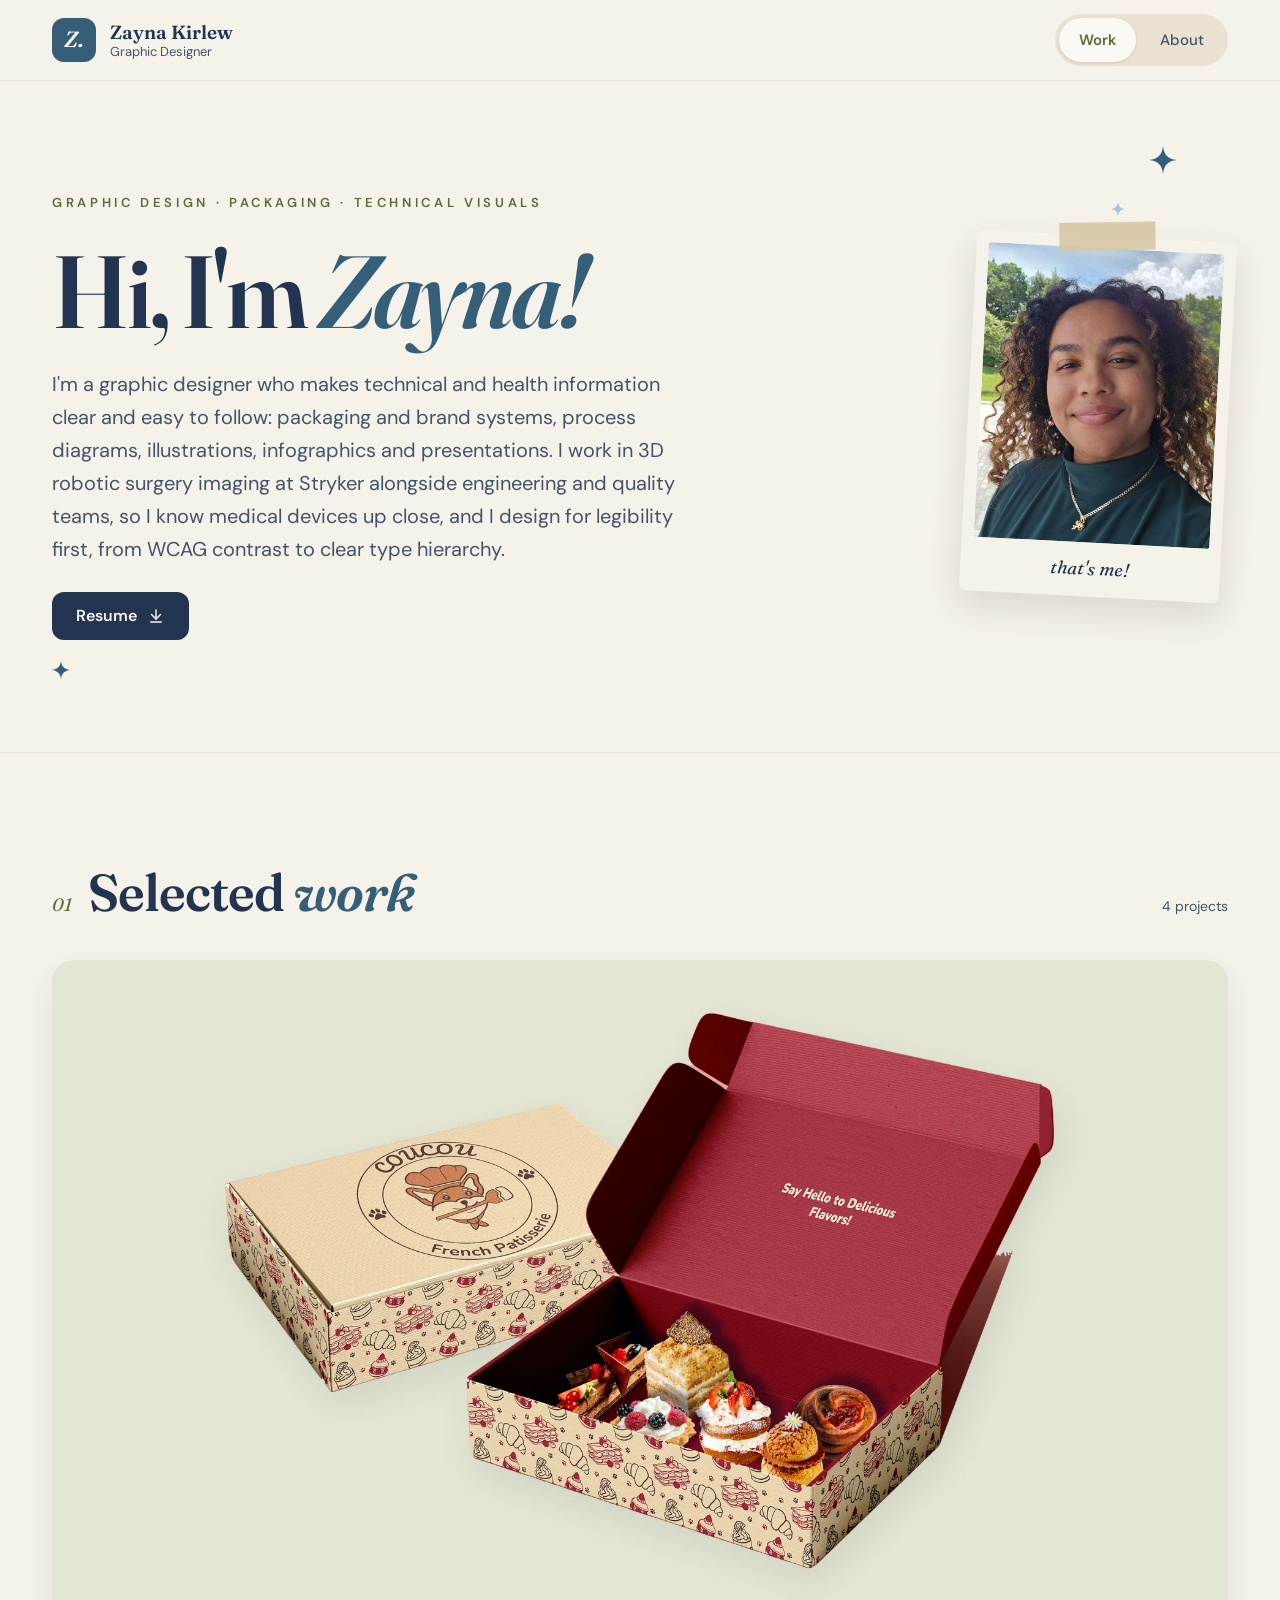
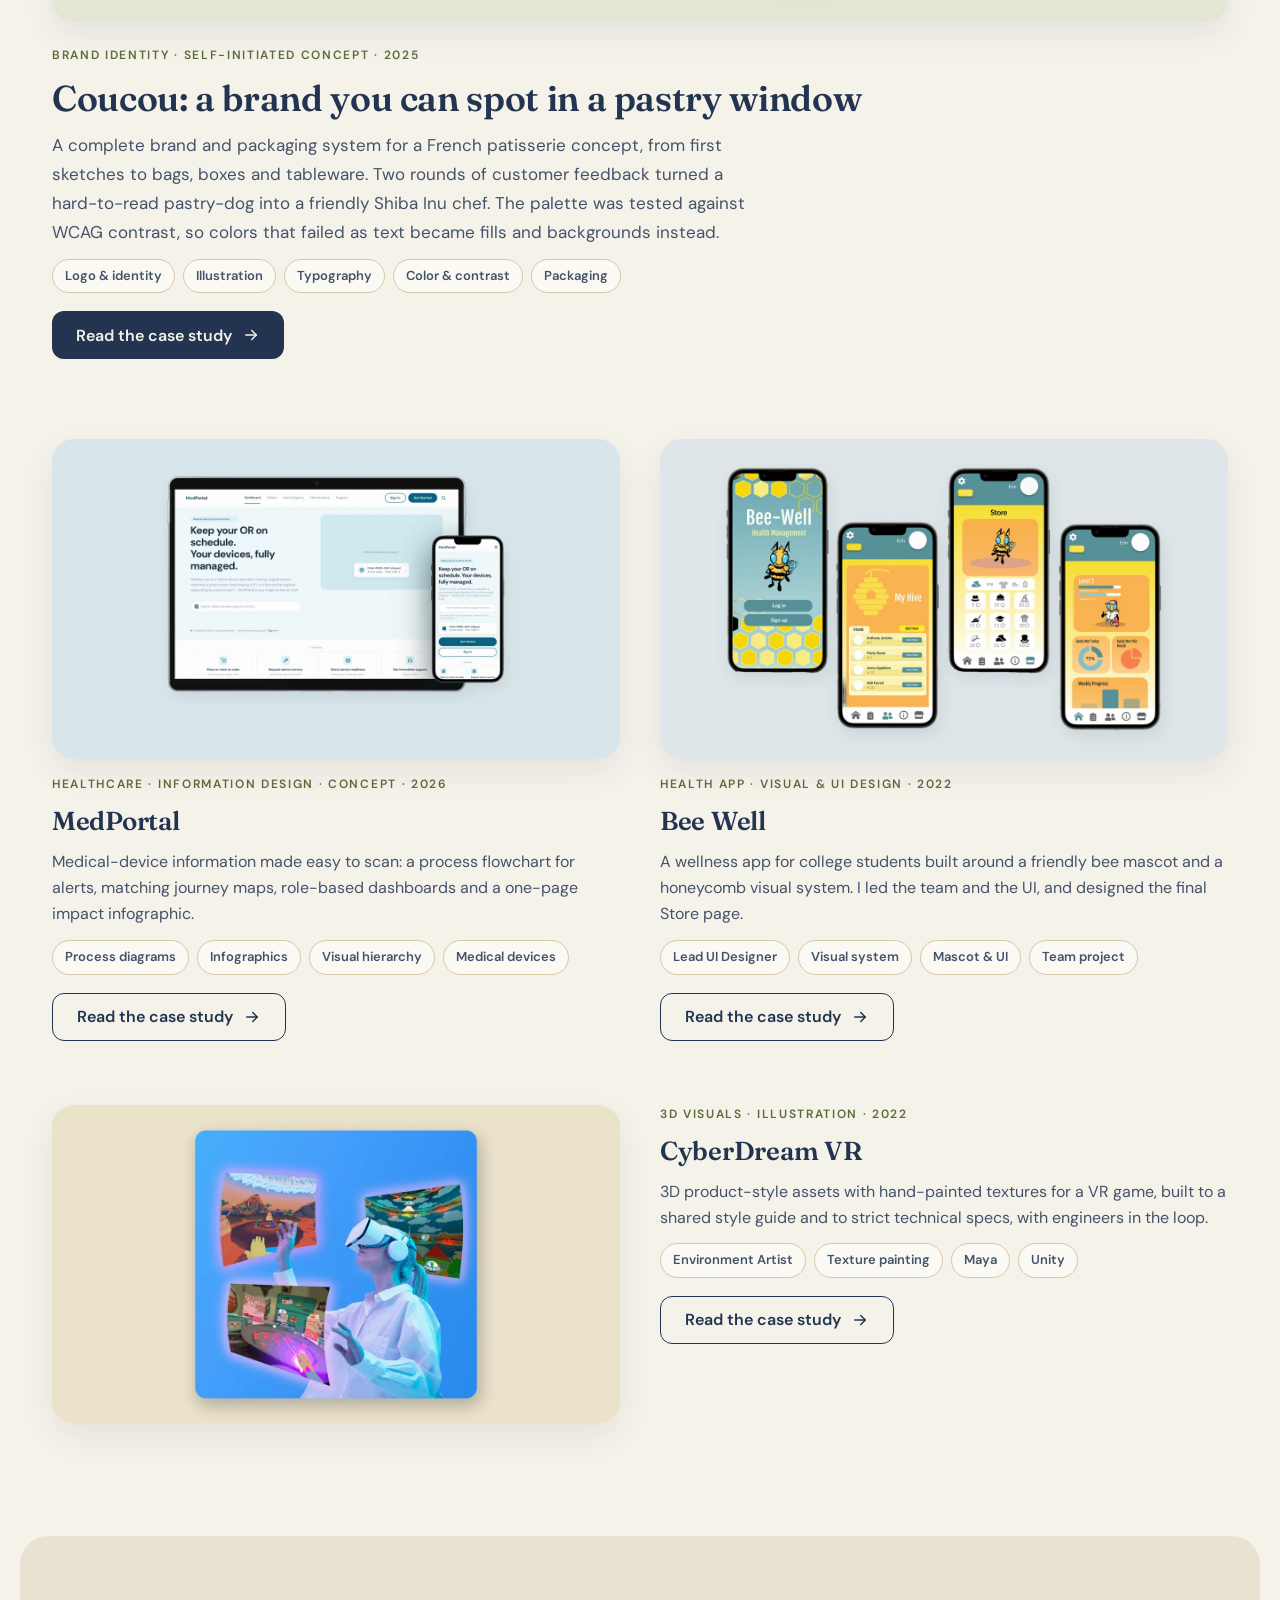
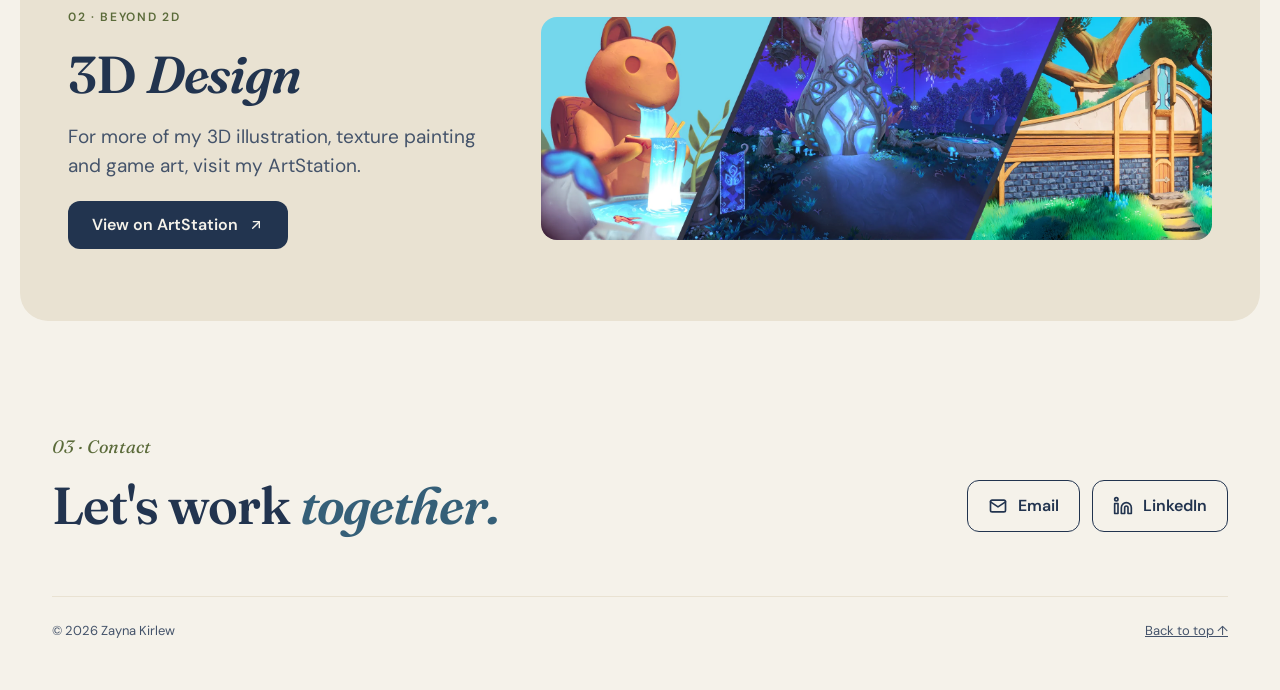
==== commit ea2eefcf: "Add files via upload" ====
--- a/index.html
+++ b/index.html
@@ -8,14 +8,14 @@
 <meta property="og:title" content="Zayna Kirlew · Graphic Designer · Healthcare">
 <meta property="og:description" content="Packaging, brand systems, technical visuals and accessible design for healthcare and medical devices.">
 <meta property="og:type" content="website">
-<meta property="og:url" content="https://zkirlew.github.io/graphic-design/index.html">
-<meta property="og:image" content="https://zkirlew.github.io/graphic-design/assets/img/og.jpg">
+<meta property="og:url" content="https://zkirlew.github.io/design/index.html">
+<meta property="og:image" content="https://zkirlew.github.io/design/assets/img/og.jpg">
 <meta name="twitter:card" content="summary_large_image">
 <link rel="icon" href="assets/img/favicon.svg" type="image/svg+xml">
 <link rel="preconnect" href="https://fonts.googleapis.com">
 <link rel="preconnect" href="https://fonts.gstatic.com" crossorigin>
 <link href="https://fonts.googleapis.com/css2?family=Fraunces:ital,opsz,wght@0,9..144,500;0,9..144,600;1,9..144,500;1,9..144,600&family=DM+Sans:wght@400;500;600;700&display=swap" rel="stylesheet">
-<link rel="stylesheet" href="assets/css/style.css?v=20261124a">
+<link rel="stylesheet" href="assets/css/style.css?v=20261124b">
 </head>
 <body>
 <a class="skip" href="#main">Skip to content</a>
@@ -109,13 +109,6 @@
           <ul class="tags" aria-label="Project tags"><li>Environment Artist</li><li>Texture painting</li><li>Maya</li><li>Unity</li></ul>
           <a class="btn btn-outline btn-case" href="projects/cyberdream.html" aria-label="Read the CyberDream VR case study">Read the case study <svg aria-hidden="true" width="18" height="18" viewBox="0 0 24 24" fill="none" stroke="currentColor" stroke-width="2" stroke-linecap="round" stroke-linejoin="round"><path d="M5 12h14"/><path d="M13 6l6 6-6 6"/></svg></a>
         </article>
-        <article class="card-project">
-          <a class="card-media" href="https://zkirlew.github.io/index.html" tabindex="-1" aria-hidden="true"><img src="assets/img/thumbs/ux-work-sm.webp" alt="" width="1280" height="720" loading="lazy"></a>
-          <span class="label">Product &amp; UX design</span>
-          <h3><a href="https://zkirlew.github.io/index.html">Looking for my UX work?</a></h3>
-          <p>My research-led product design, including the full MedPortal process and a Kindle app redesign, is on my main portfolio.</p>
-          <a class="btn btn-outline btn-case" href="https://zkirlew.github.io/index.html">Visit my UX portfolio <svg aria-hidden="true" width="16" height="16" viewBox="0 0 24 24" fill="none" stroke="currentColor" stroke-width="2" stroke-linecap="round" stroke-linejoin="round"><path d="M7 17L17 7"/><path d="M8 7h9v9"/></svg></a>
-        </article>
       </div>
     </div>
   </section>
@@ -164,6 +157,6 @@
   </div>
 </footer>
 
-<script src="assets/js/main.js?v=20261124a"></script>
+<script src="assets/js/main.js?v=20261124b"></script>
 </body>
 </html>
--- a/assets/css/style.css
+++ b/assets/css/style.css
@@ -425,6 +425,12 @@
 .card-project p { margin: 0; font-size: 16px; line-height: 1.65; color: var(--body); }
 .card-grid { display: grid; grid-template-columns: repeat(auto-fit, minmax(min(100%, 420px), 1fr)); gap: 64px 40px; }
 .card-project .card-media { align-self: stretch; margin-bottom: 4px; }
+/* A lone last card spans the row: image left, text right */
+@media (min-width: 900px) {
+  .card-grid > .card-project:last-child:nth-child(odd) { grid-column: 1 / -1; display: grid; grid-template-columns: 1fr 1fr; column-gap: 40px; row-gap: 12px; align-content: center; justify-items: start; }
+  .card-grid > .card-project:last-child:nth-child(odd) > * { grid-column: 2; }
+  .card-grid > .card-project:last-child:nth-child(odd) > .card-media { grid-column: 1; grid-row: 1 / span 6; align-self: center; margin-bottom: 0; justify-self: stretch; }
+}
 .tags { list-style: none; margin: 0; padding: 0; display: flex; flex-wrap: wrap; gap: 8px; }
 .tags li { font-size: 13px; font-weight: 600; padding: 6px 12px; border-radius: 999px; border: 1.5px solid var(--sand); color: var(--body); background: var(--paper); }
 .btn-case { margin-top: 6px; min-height: 48px; padding: 0 24px; font-size: 16px; }
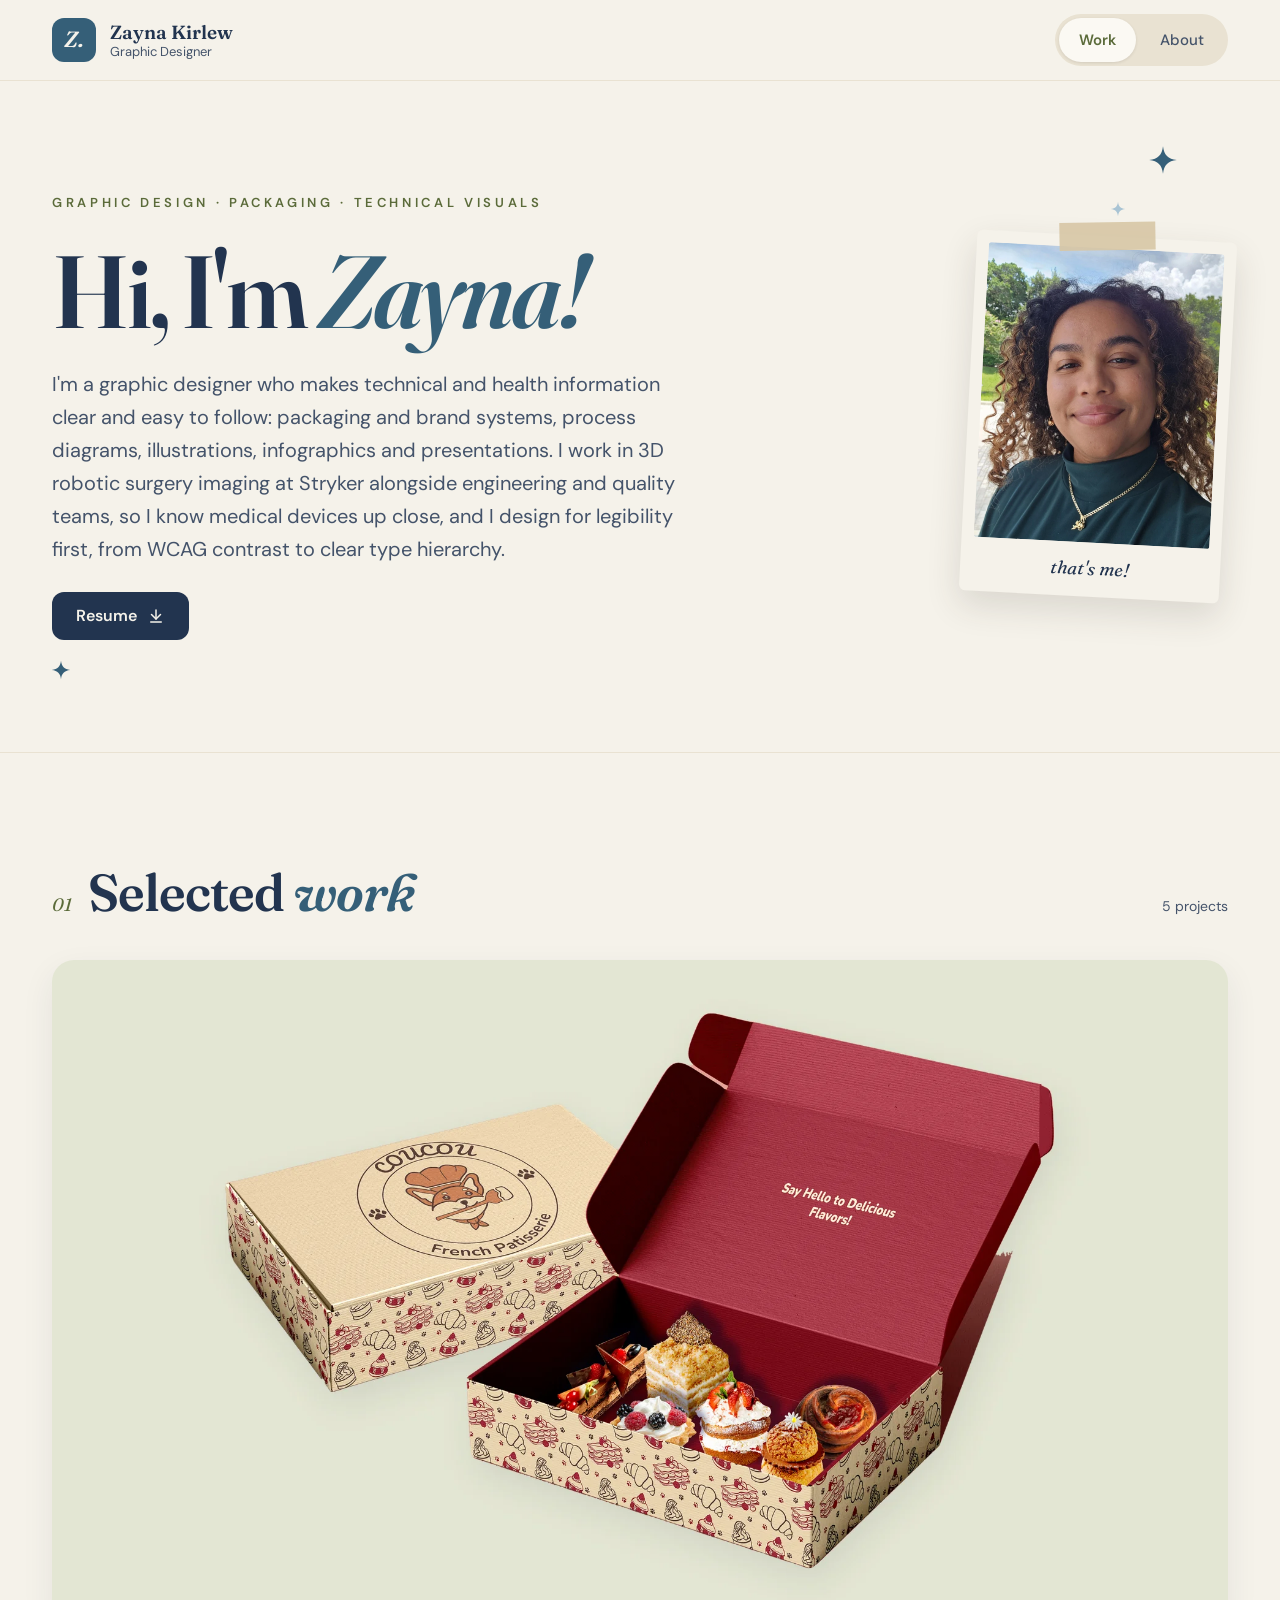
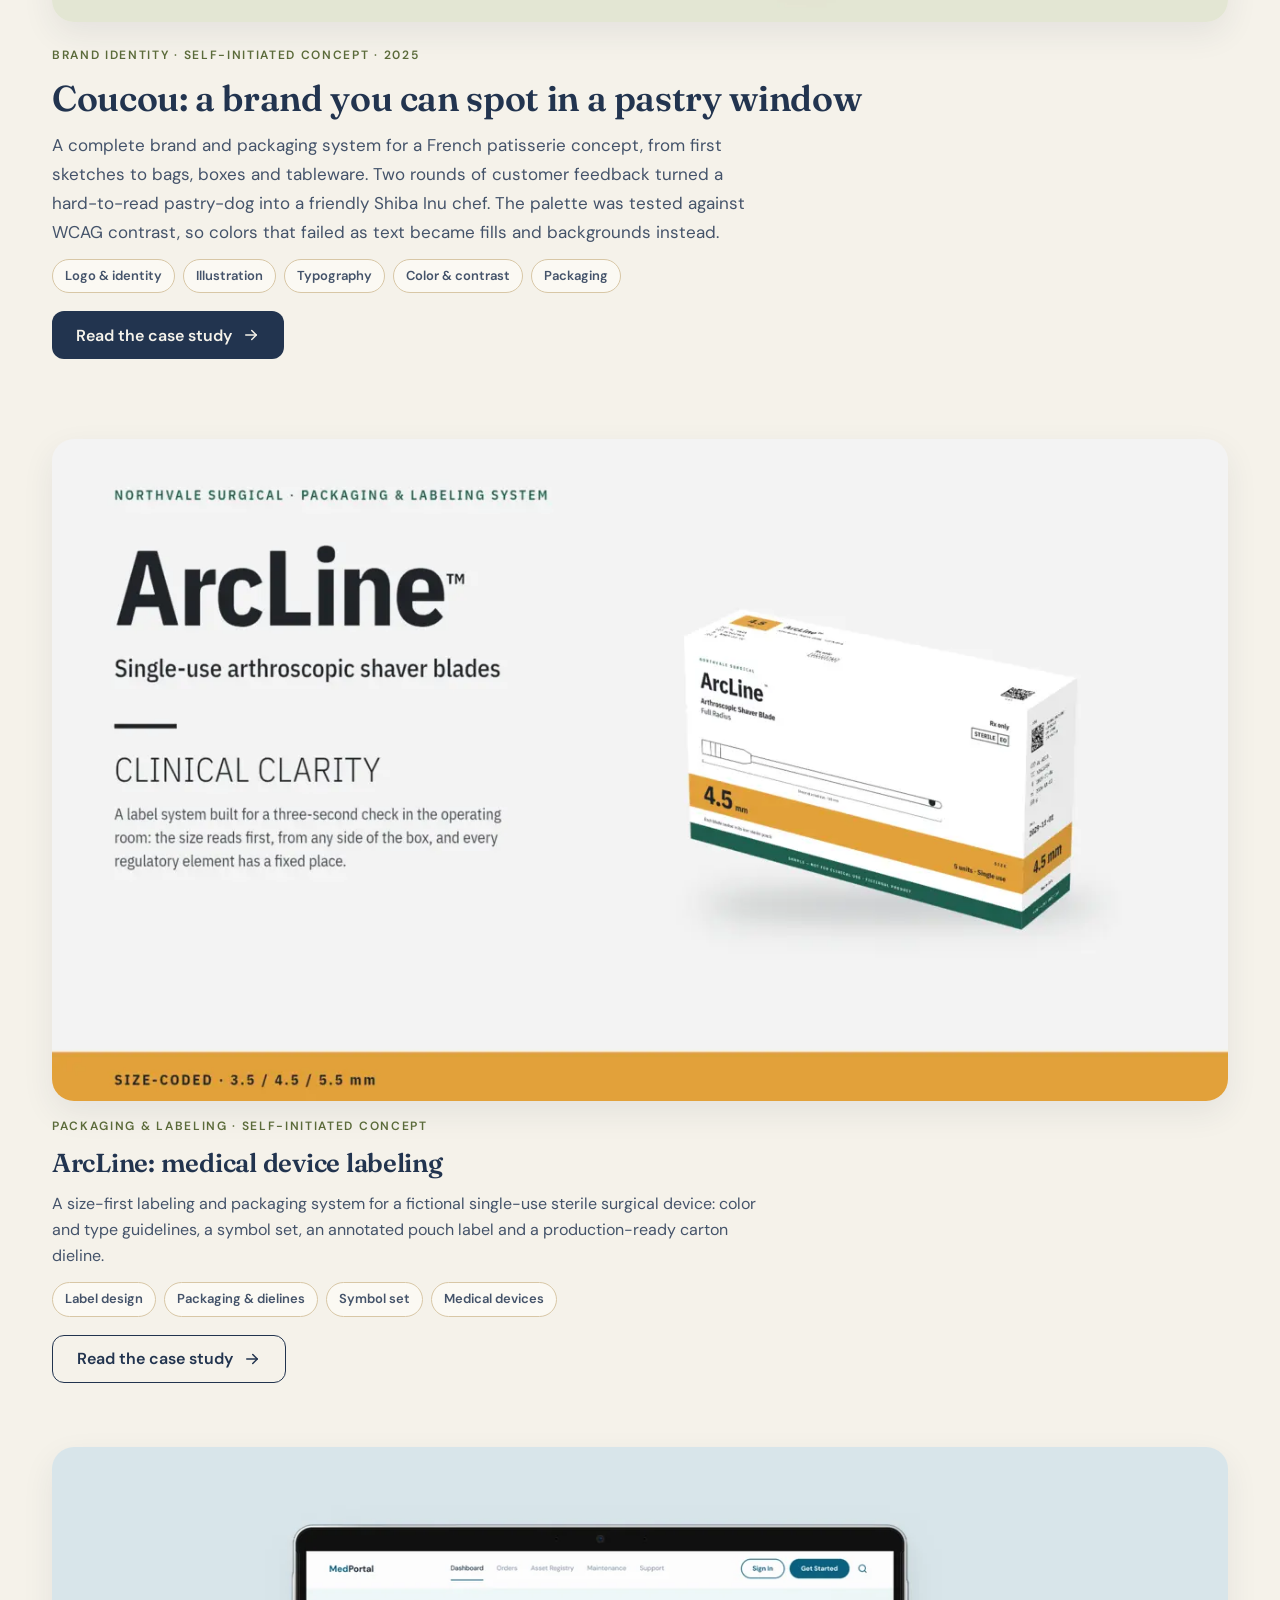
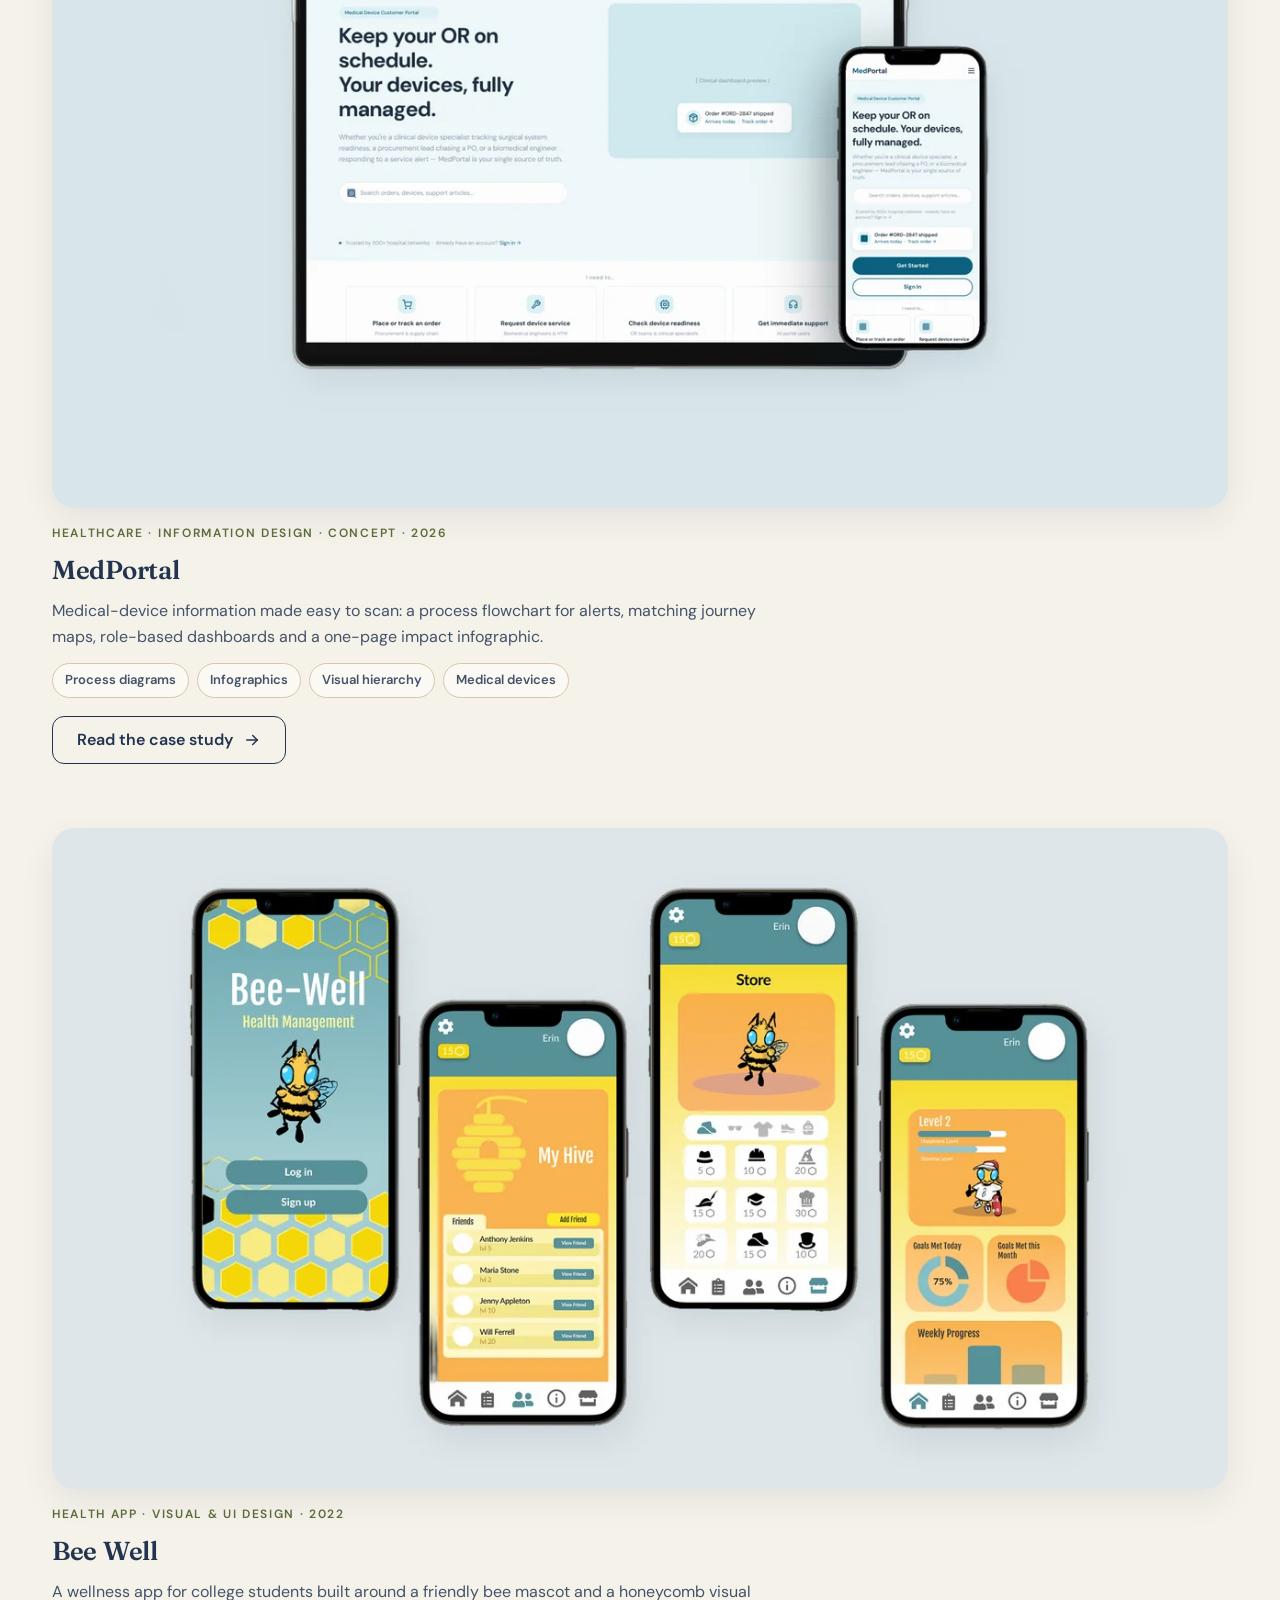
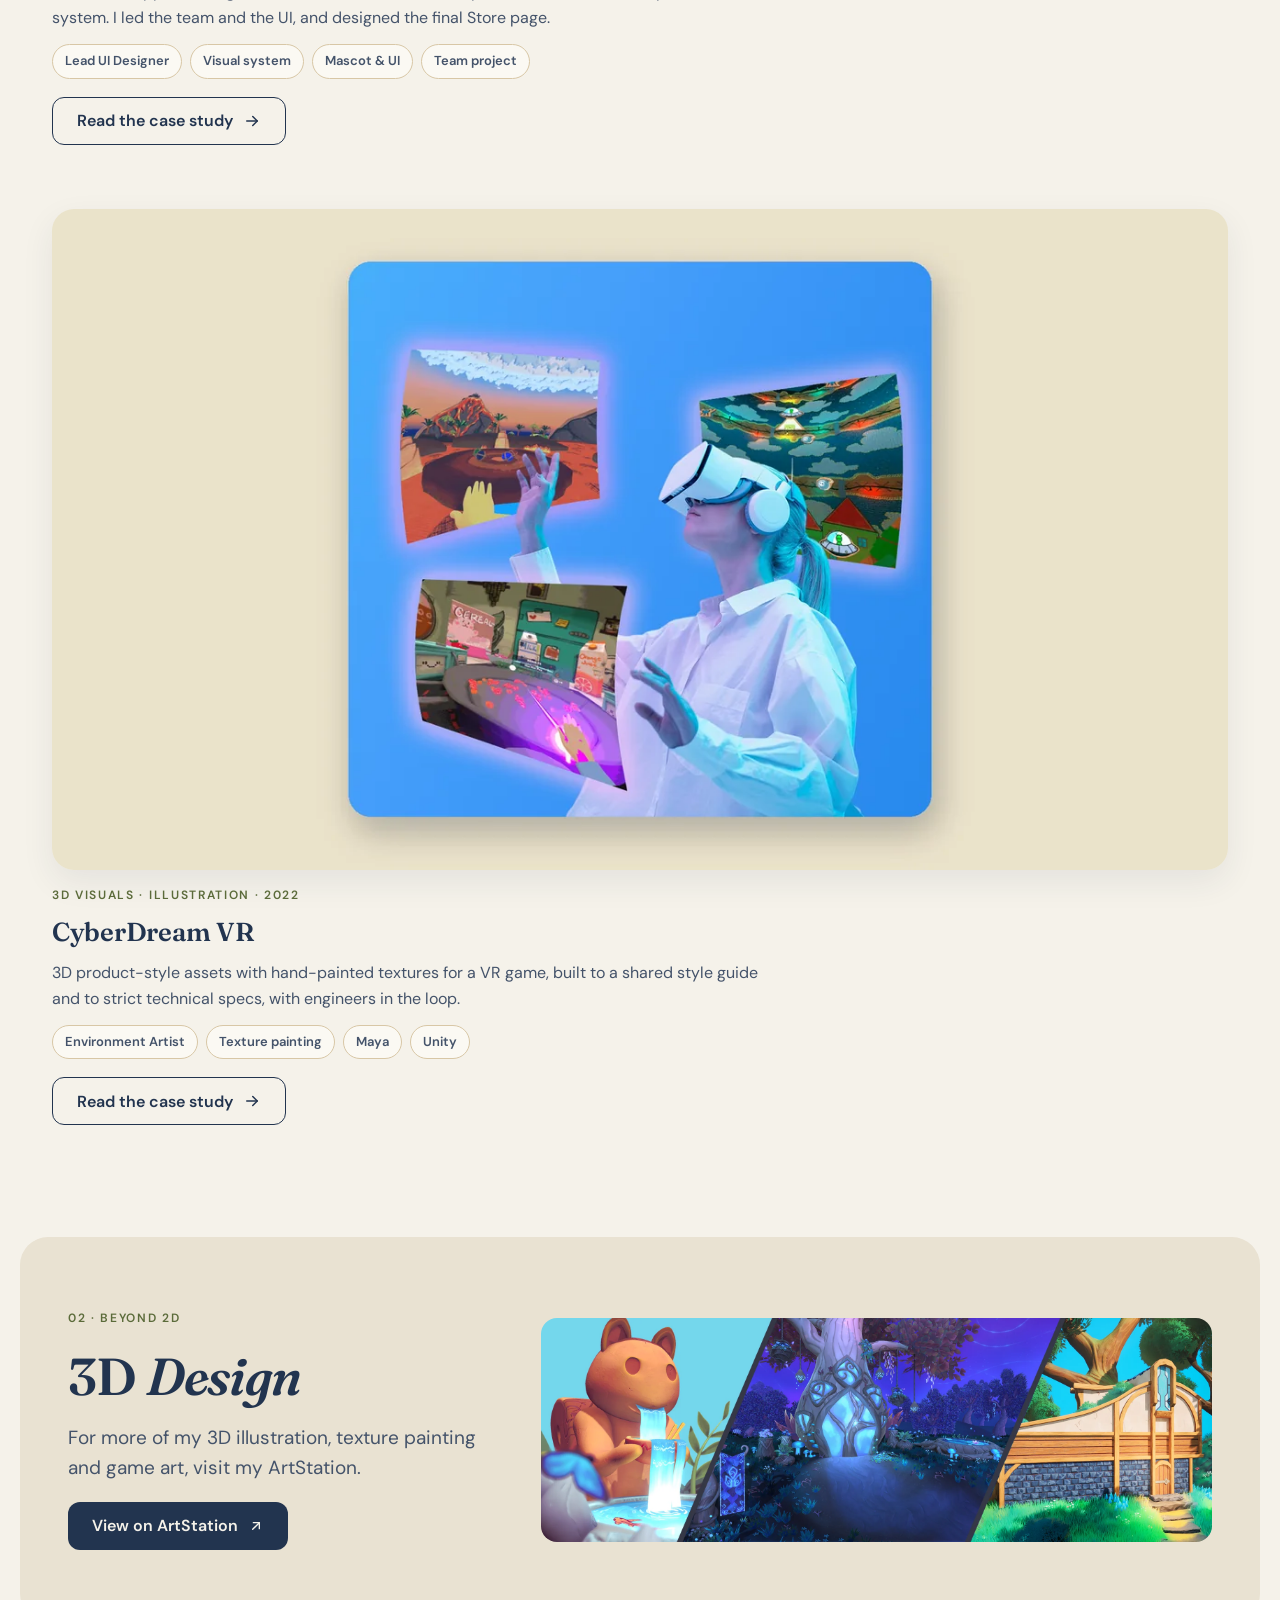
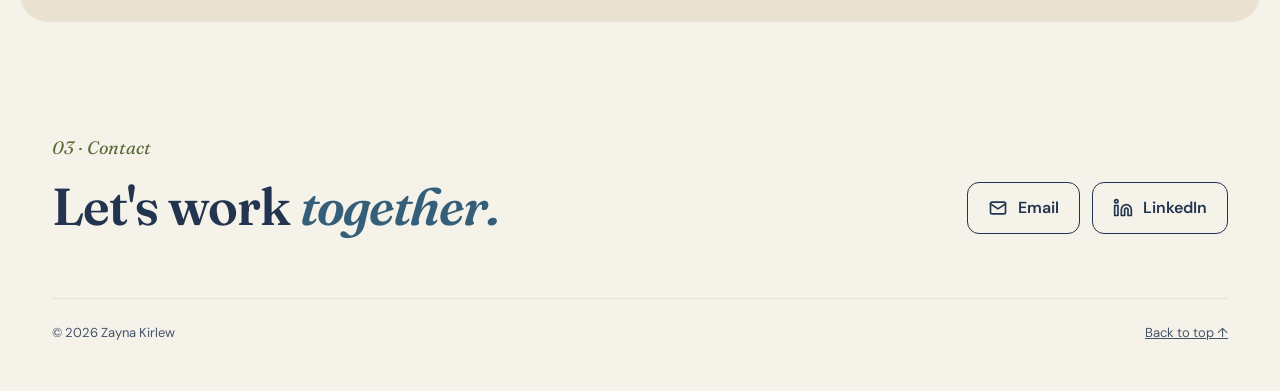
==== commit 4c61e682: "Add files via upload" ====
--- a/index.html
+++ b/index.html
@@ -15,7 +15,7 @@
 <link rel="preconnect" href="https://fonts.googleapis.com">
 <link rel="preconnect" href="https://fonts.gstatic.com" crossorigin>
 <link href="https://fonts.googleapis.com/css2?family=Fraunces:ital,opsz,wght@0,9..144,500;0,9..144,600;1,9..144,500;1,9..144,600&family=DM+Sans:wght@400;500;600;700&display=swap" rel="stylesheet">
-<link rel="stylesheet" href="assets/css/style.css?v=20261124b">
+<link rel="stylesheet" href="assets/css/style.css?v=20261125b">
 </head>
 <body>
 <a class="skip" href="#main">Skip to content</a>
@@ -69,7 +69,7 @@
         <span class="num">01</span>
         <h2 id="work-title">Selected <span class="accent">work</span></h2>
       </div>
-      <span class="count">4 projects</span>
+      <span class="count">5 projects</span>
     </div>
 
     <div class="work">
@@ -85,6 +85,14 @@
       </article>
 
       <div class="card-grid">
+        <article class="card-project">
+          <a class="card-media" href="projects/arcline.html" tabindex="-1" aria-hidden="true"><img src="assets/img/thumbs/arcline-sm.webp" alt="" width="1280" height="720" loading="lazy"></a>
+          <span class="label">Packaging &amp; labeling · Self-initiated concept</span>
+          <h3><a href="projects/arcline.html">ArcLine: medical device labeling</a></h3>
+          <p>A size-first labeling and packaging system for a fictional single-use sterile surgical device: color and type guidelines, a symbol set, an annotated pouch label and a production-ready carton dieline.</p>
+          <ul class="tags" aria-label="Project tags"><li>Label design</li><li>Packaging &amp; dielines</li><li>Symbol set</li><li>Medical devices</li></ul>
+          <a class="btn btn-outline btn-case" href="projects/arcline.html" aria-label="Read the ArcLine case study">Read the case study <svg aria-hidden="true" width="18" height="18" viewBox="0 0 24 24" fill="none" stroke="currentColor" stroke-width="2" stroke-linecap="round" stroke-linejoin="round"><path d="M5 12h14"/><path d="M13 6l6 6-6 6"/></svg></a>
+        </article>
         <article class="card-project">
           <a class="card-media" href="projects/medportal.html" tabindex="-1" aria-hidden="true"><img src="assets/img/thumbs/medportal-sm.webp" alt="" width="1280" height="720" loading="lazy"></a>
           <span class="label">Healthcare · Information design · Concept · 2026</span>
@@ -157,6 +165,6 @@
   </div>
 </footer>
 
-<script src="assets/js/main.js?v=20261124b"></script>
+<script src="assets/js/main.js?v=20261125b"></script>
 </body>
 </html>
--- a/assets/css/style.css
+++ b/assets/css/style.css
@@ -422,15 +422,9 @@
 .featured h3 a, .card-project h3 a { color: var(--ink); text-decoration: none; }
 .featured h3 a:hover, .card-project h3 a:hover { color: var(--coral); }
 .featured p { margin: 0; max-width: 720px; font-size: 17px; line-height: 1.7; color: var(--body); }
-.card-project p { margin: 0; font-size: 16px; line-height: 1.65; color: var(--body); }
-.card-grid { display: grid; grid-template-columns: repeat(auto-fit, minmax(min(100%, 420px), 1fr)); gap: 64px 40px; }
+.card-project p { margin: 0; max-width: 720px; font-size: 16px; line-height: 1.65; color: var(--body); }
+.card-grid { display: grid; grid-template-columns: 1fr; gap: 64px 40px; }
 .card-project .card-media { align-self: stretch; margin-bottom: 4px; }
-/* A lone last card spans the row: image left, text right */
-@media (min-width: 900px) {
-  .card-grid > .card-project:last-child:nth-child(odd) { grid-column: 1 / -1; display: grid; grid-template-columns: 1fr 1fr; column-gap: 40px; row-gap: 12px; align-content: center; justify-items: start; }
-  .card-grid > .card-project:last-child:nth-child(odd) > * { grid-column: 2; }
-  .card-grid > .card-project:last-child:nth-child(odd) > .card-media { grid-column: 1; grid-row: 1 / span 6; align-self: center; margin-bottom: 0; justify-self: stretch; }
-}
 .tags { list-style: none; margin: 0; padding: 0; display: flex; flex-wrap: wrap; gap: 8px; }
 .tags li { font-size: 13px; font-weight: 600; padding: 6px 12px; border-radius: 999px; border: 1.5px solid var(--sand); color: var(--body); background: var(--paper); }
 .btn-case { margin-top: 6px; min-height: 48px; padding: 0 24px; font-size: 16px; }
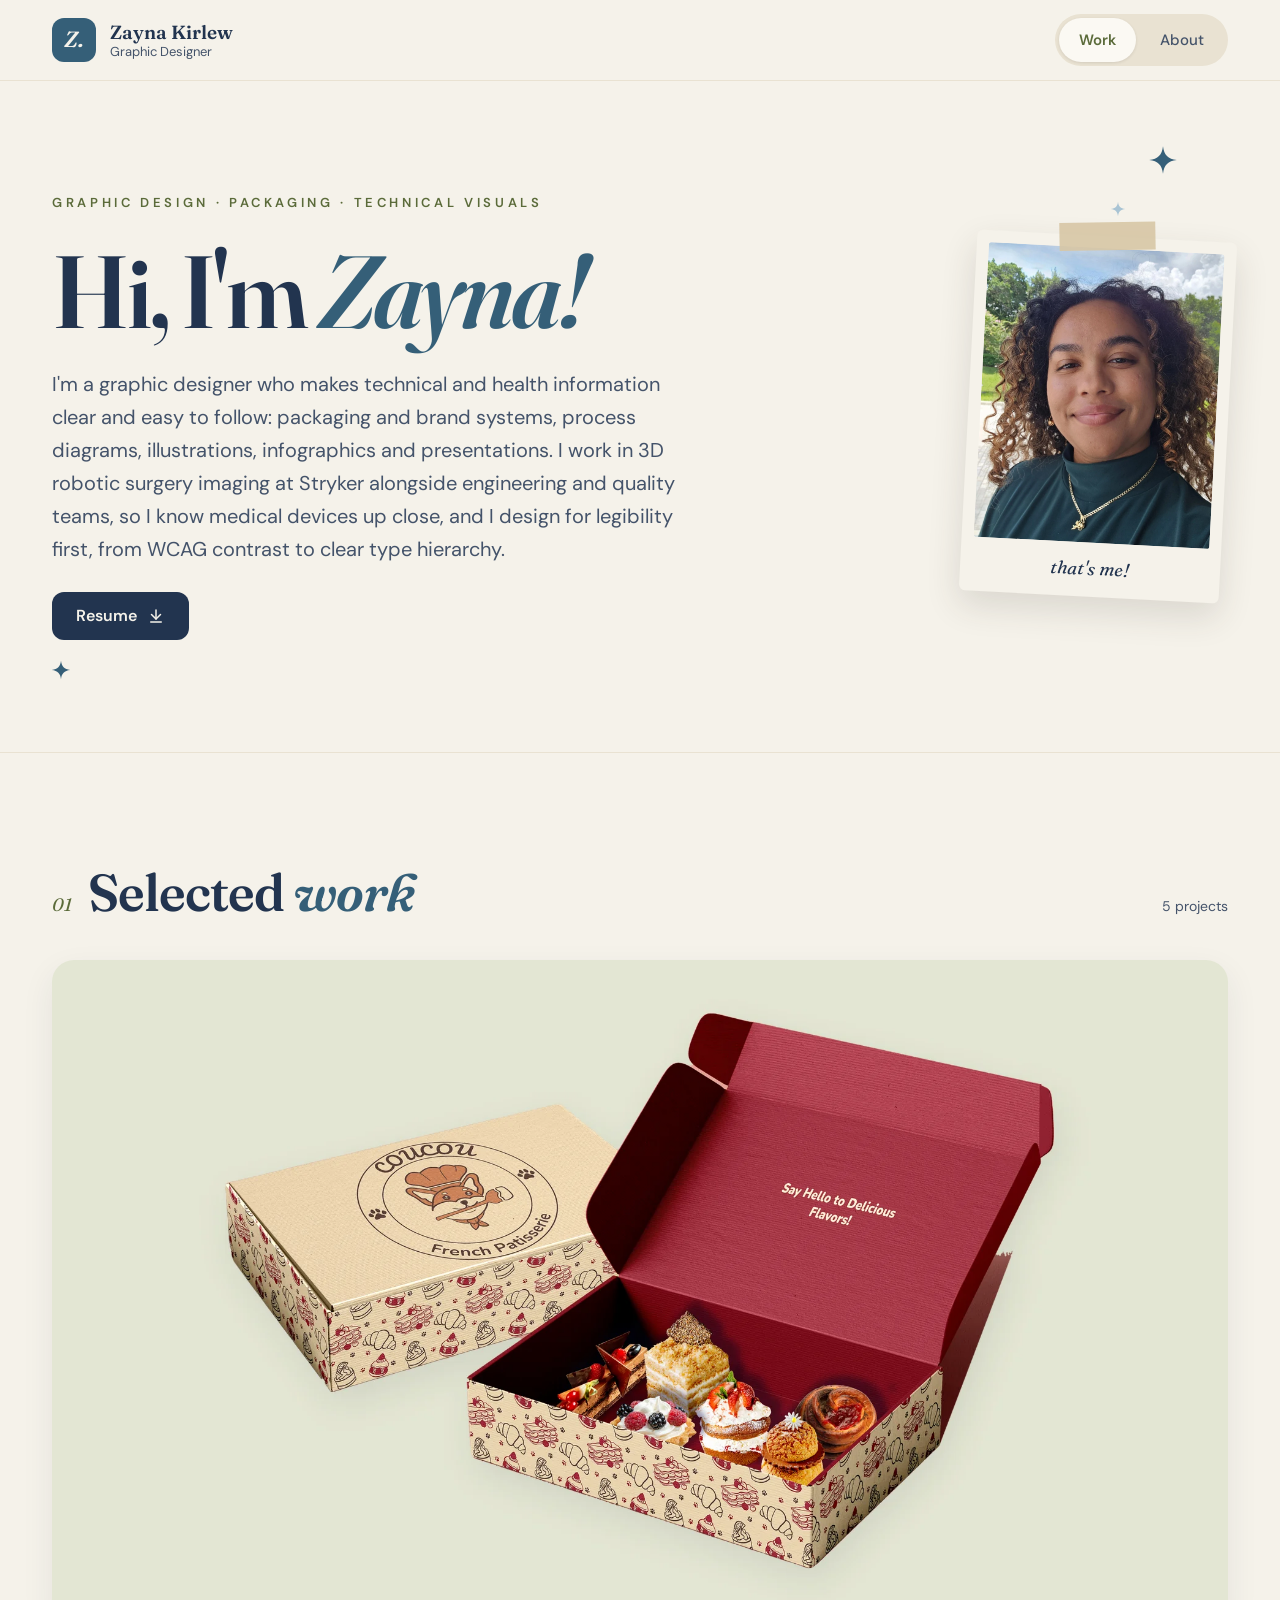
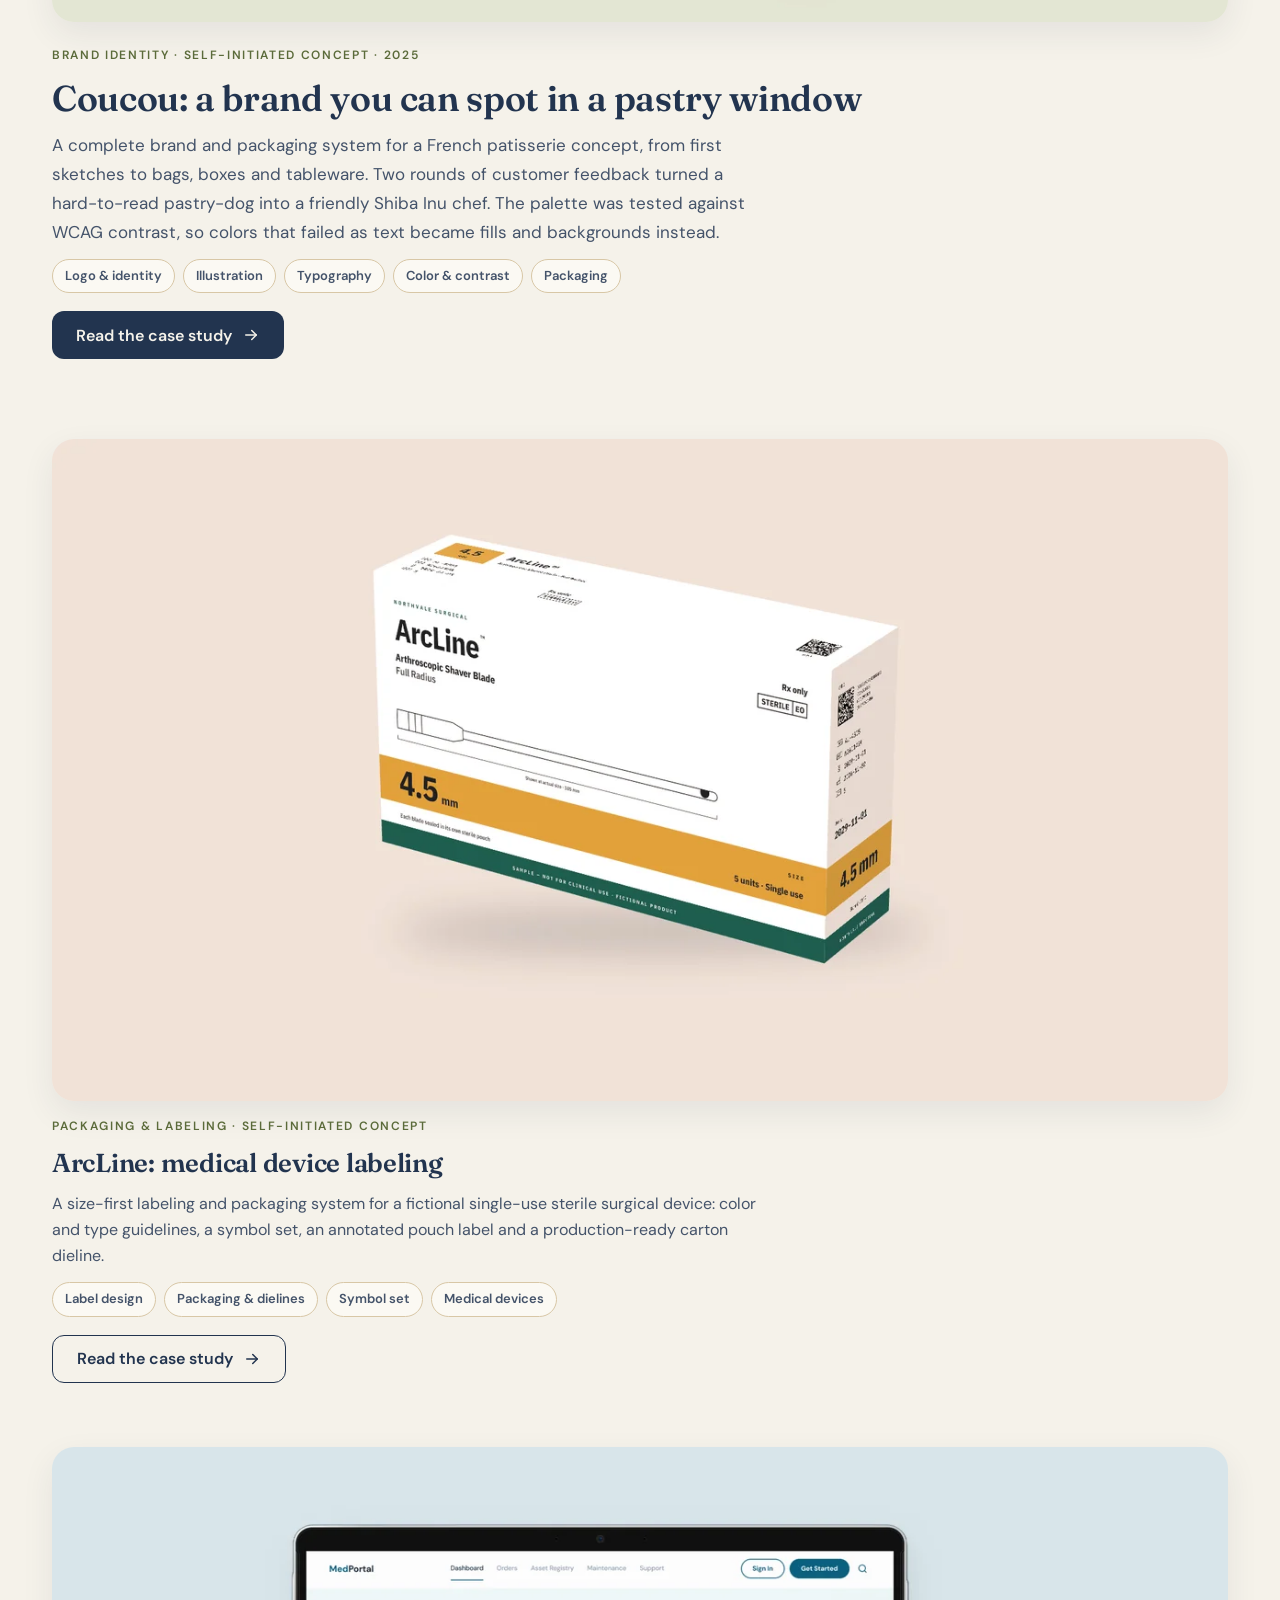
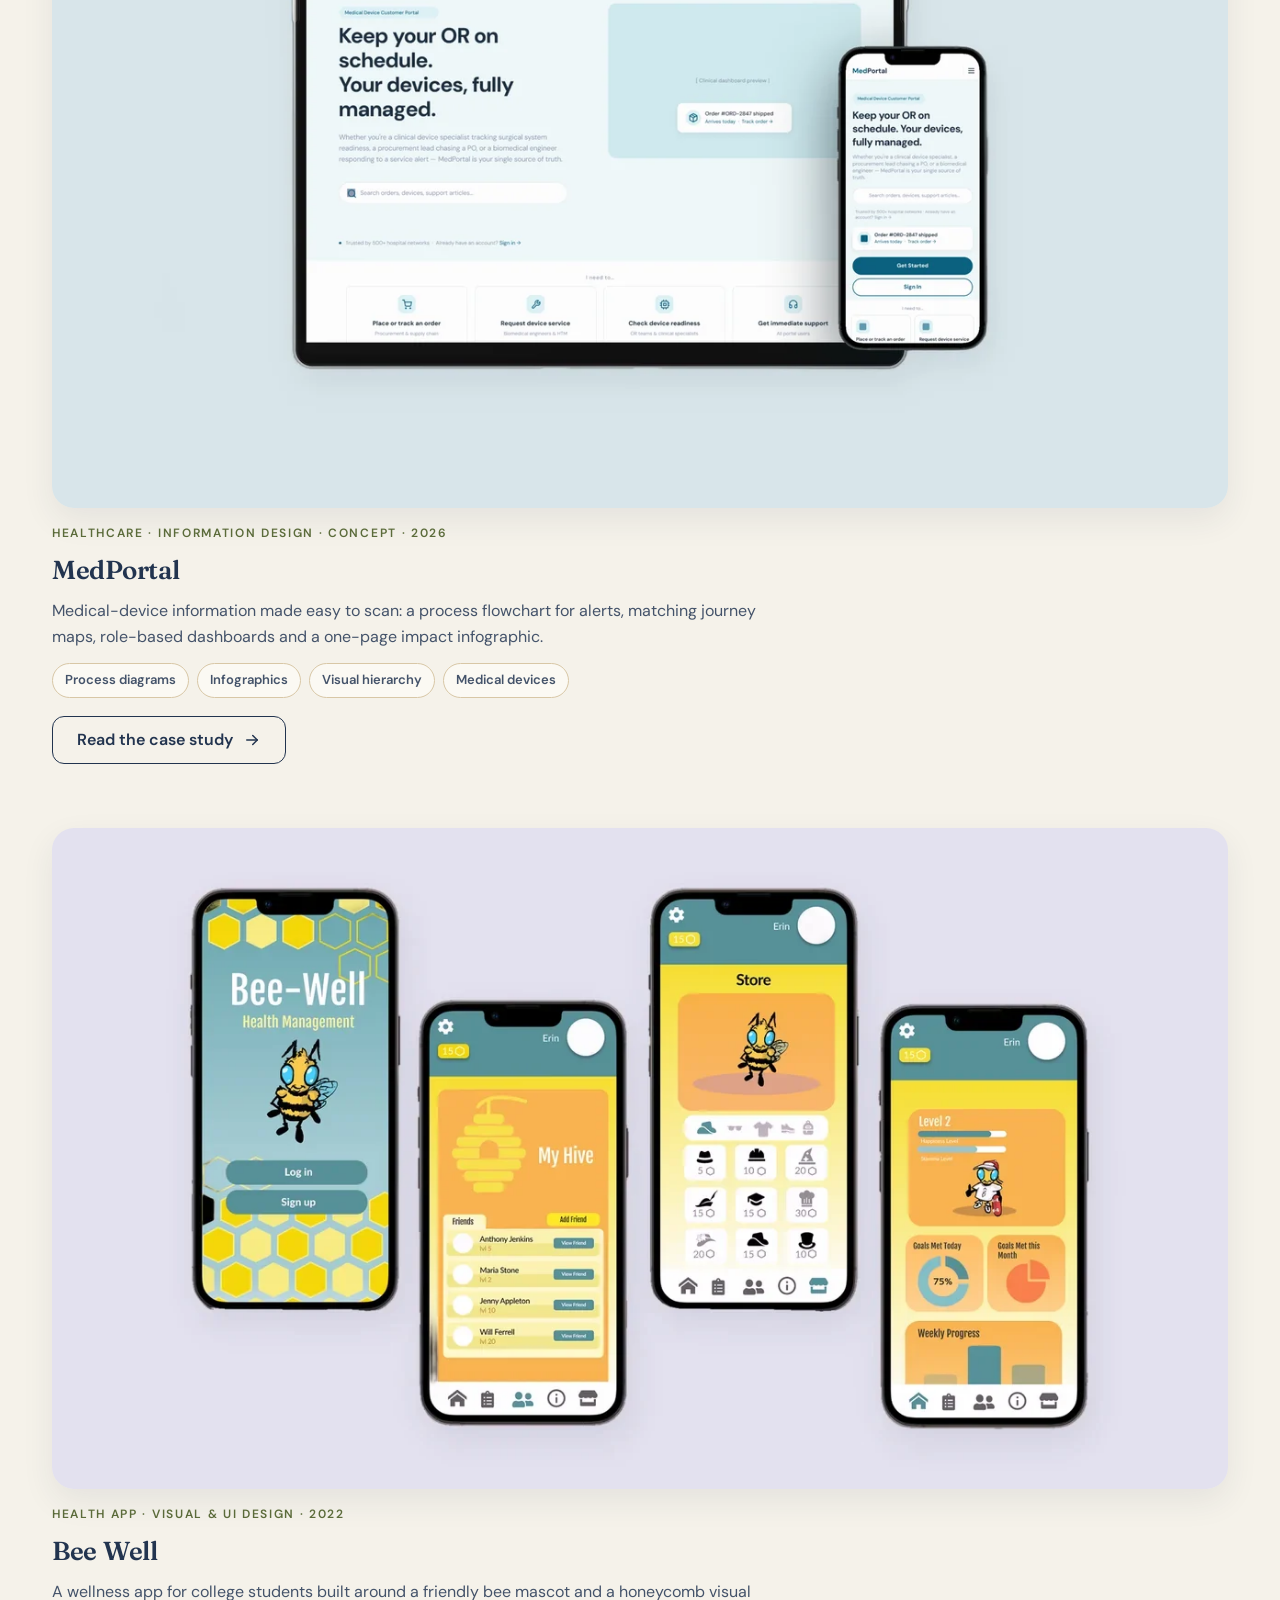
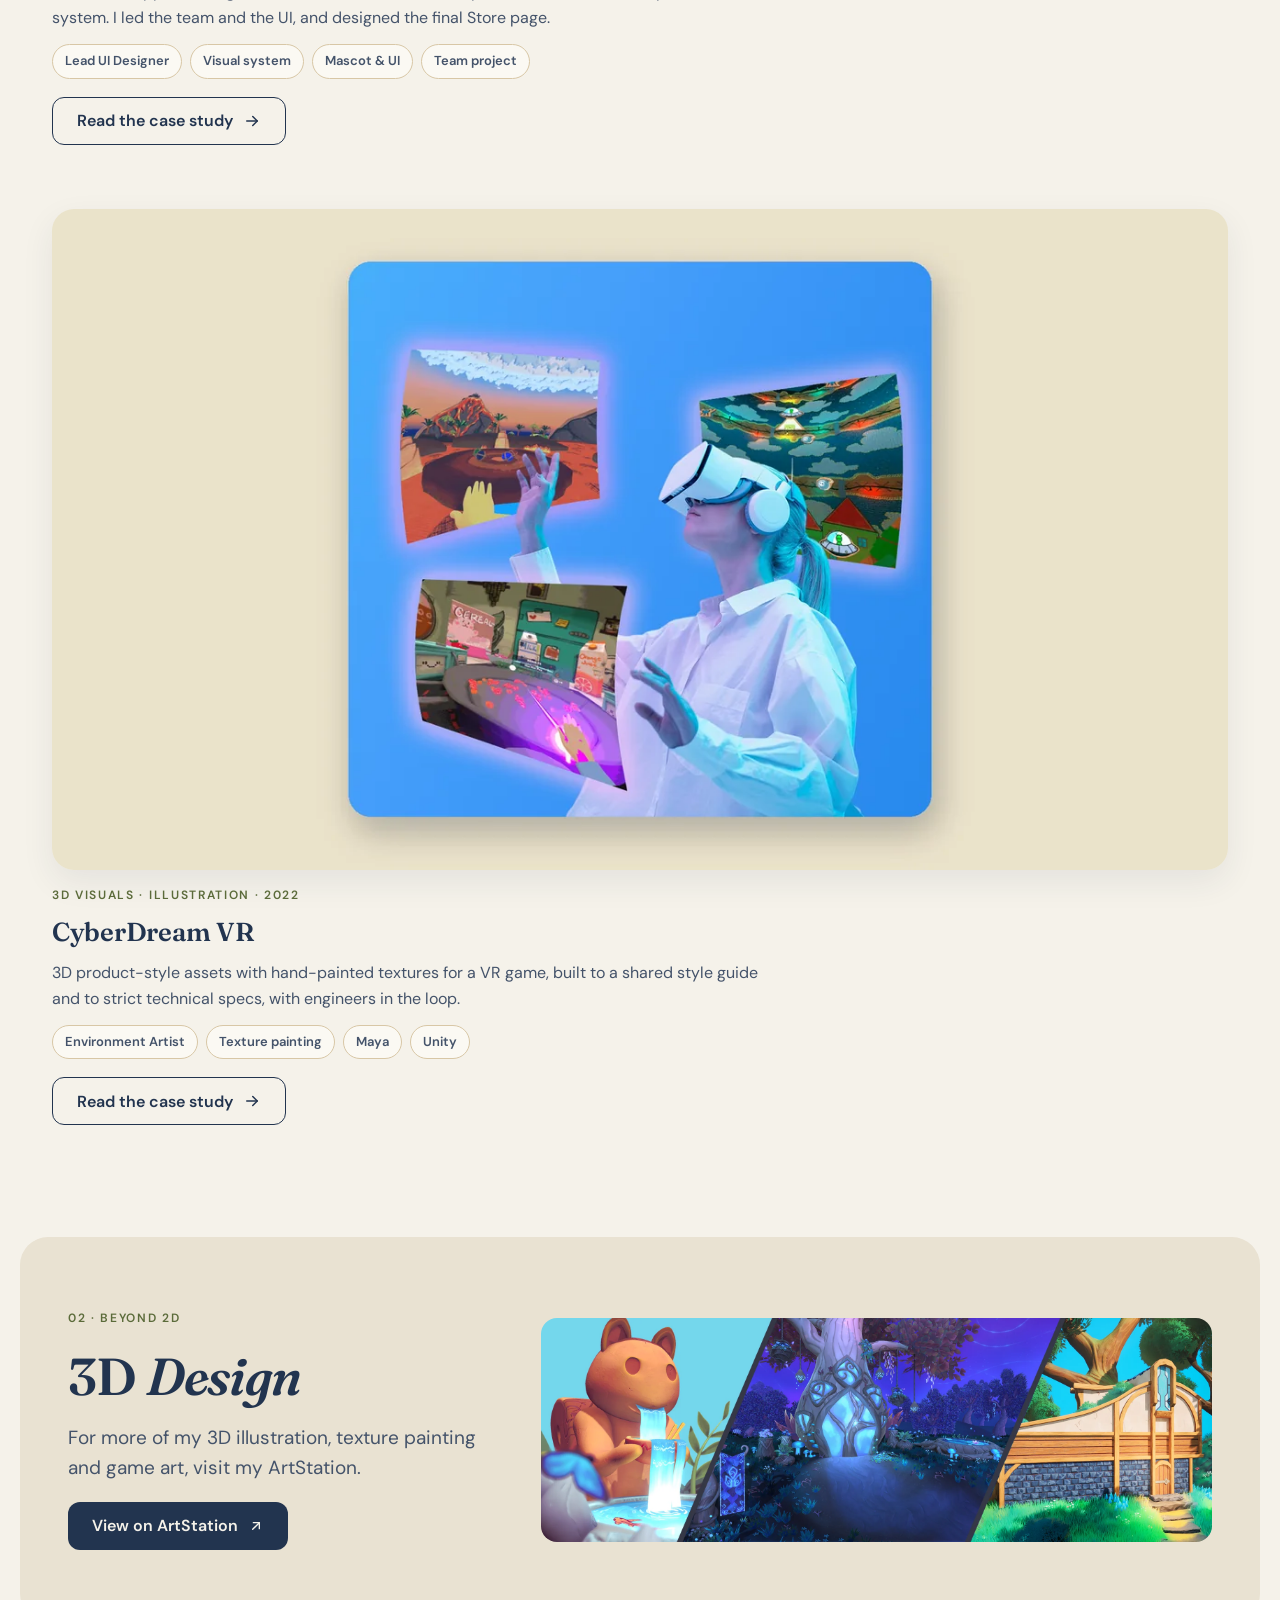
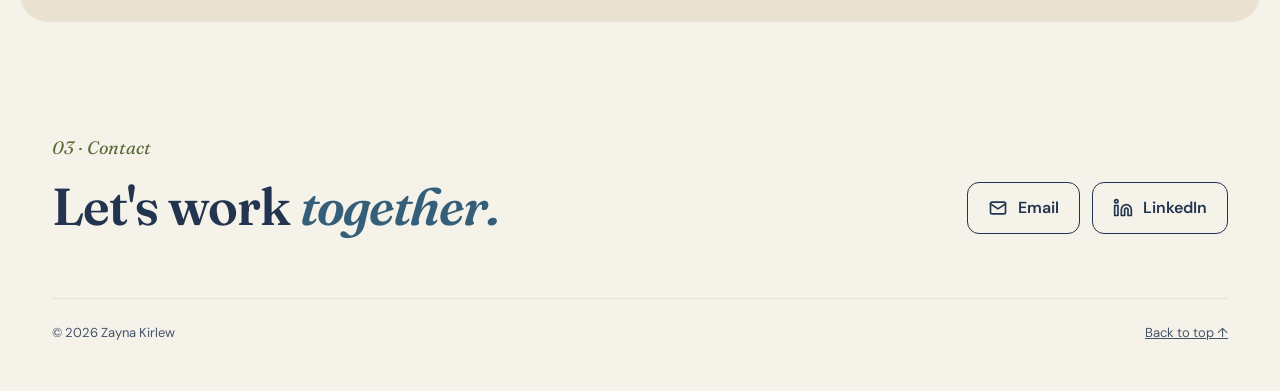
==== commit 117a356a: "Add files via upload" ====
--- a/index.html
+++ b/index.html
@@ -49,7 +49,7 @@
         <h1>Hi, I'm <span class="accent">Zayna!</span></h1>
         <p class="lead">I'm a graphic designer who makes technical and health information clear and easy to follow: packaging and brand systems, process diagrams, illustrations, infographics and presentations. I work in 3D robotic surgery imaging at Stryker alongside engineering and quality teams, so I know medical devices up close, and I design for legibility first, from WCAG contrast to clear type hierarchy.</p>
         <div>
-          <a class="btn btn-primary" href="assets/Zayna-Kirlew-Resume.pdf" target="_blank" rel="noopener">
+          <a class="btn btn-primary" href="assets/Zayna-Kirlew-Resume.pdf?v=20261125c" target="_blank" rel="noopener">
             Resume
             <svg aria-hidden="true" width="18" height="18" viewBox="0 0 24 24" fill="none" stroke="currentColor" stroke-width="2" stroke-linecap="round" stroke-linejoin="round"><path d="M12 4v12"/><path d="M6 10l6 6 6-6"/><path d="M5 20h14"/></svg>
           </a>
@@ -86,7 +86,7 @@
 
       <div class="card-grid">
         <article class="card-project">
-          <a class="card-media" href="projects/arcline.html" tabindex="-1" aria-hidden="true"><img src="assets/img/thumbs/arcline-sm.webp" alt="" width="1280" height="720" loading="lazy"></a>
+          <a class="card-media" href="projects/arcline.html" tabindex="-1" aria-hidden="true"><img src="assets/img/thumbs/arcline-sm.webp?v=20261125d" alt="" width="1280" height="720" loading="lazy"></a>
           <span class="label">Packaging &amp; labeling · Self-initiated concept</span>
           <h3><a href="projects/arcline.html">ArcLine: medical device labeling</a></h3>
           <p>A size-first labeling and packaging system for a fictional single-use sterile surgical device: color and type guidelines, a symbol set, an annotated pouch label and a production-ready carton dieline.</p>
@@ -102,7 +102,7 @@
           <a class="btn btn-outline btn-case" href="projects/medportal.html" aria-label="Read the MedPortal case study">Read the case study <svg aria-hidden="true" width="18" height="18" viewBox="0 0 24 24" fill="none" stroke="currentColor" stroke-width="2" stroke-linecap="round" stroke-linejoin="round"><path d="M5 12h14"/><path d="M13 6l6 6-6 6"/></svg></a>
         </article>
         <article class="card-project">
-          <a class="card-media" href="projects/bee-well.html" tabindex="-1" aria-hidden="true"><img src="assets/img/thumbs/beewell-sm.webp" alt="" width="1280" height="720" loading="lazy"></a>
+          <a class="card-media" href="projects/bee-well.html" tabindex="-1" aria-hidden="true"><img src="assets/img/thumbs/beewell-sm.webp?v=20261125d" alt="" width="1280" height="720" loading="lazy"></a>
           <span class="label">Health app · Visual &amp; UI design · 2022</span>
           <h3><a href="projects/bee-well.html">Bee Well</a></h3>
           <p>A wellness app for college students built around a friendly bee mascot and a honeycomb visual system. I led the team and the UI, and designed the final Store page.</p>
